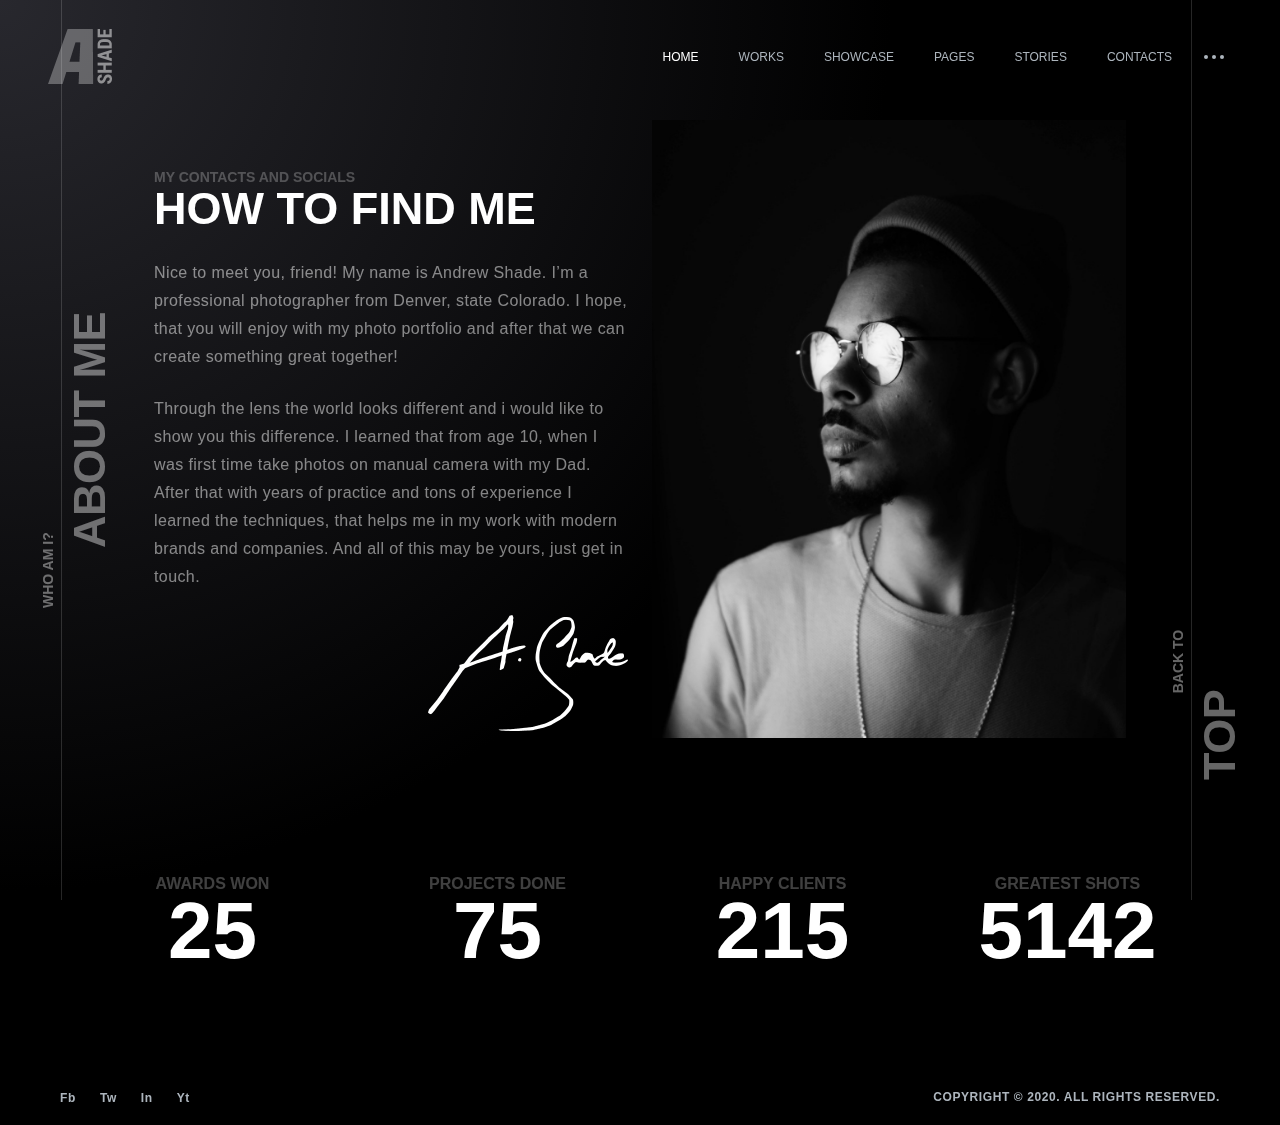
==== aboutUs.html @ 4e0fe10f "about page" ====
<!DOCTYPE html>
<html lang="en">
<head>
    <meta charset="UTF-8">
    <!-- *Static Required meta tags (should be same on every page)* -->
    <meta http-equiv="content-type" content="text/html; charset=utf-8" />
    <meta name="viewport" content="width=device-width, initial-scale=1, maximum-scale=1, user-scalable=0, shrink-to-fit=no" />
    <meta name="theme-color" content="#1A73E9" />
    <meta http-equiv='X-UA-Compatible' content='IE=edge' />
    <meta name="web-author" content="web-author-name" />
    <meta name="googlebot" content="all">
    <meta name="revisit-after" content="3 days">
    <meta name="copyright" content="Site Name">
    <meta name="language" content="English">
    <meta name="reply-to" content="info@imgglobalinfotech.com">
    <meta name="distribution" cont       ent="Global" />
    <meta name="rating" content="General" />
    <!-- *Twitter Meta* -->
    <meta name="twitter:site" content="@miradontsoa">
    <meta name="twitter:creator" content="@miradontsoa">
    <meta name="twitter:card" content="summary">
    <!-- *Facebook Meta* -->
    <meta property="fb:app_id" content="0" />
    <meta property="og:type" content="website">
    <meta property="og:image:type" content="image/jpg">
    <meta property="og:image:width" content="1200">
    <meta property="og:image:height" content="630">
    <!-- *Dynamic Meta Tags (Should change for every page)* -->
    <title>Photography About US</title>
        <!-- *Required meta tags* -->
    <meta name="title" content="Title here" />
    <meta name="discrption" content="Discrption here" />
    <meta name="keyword" content="Keyword here" />
    <!-- *Twitter Meta* -->
    <meta name="twitter:title" content="Title here">
    <meta name="twitter:description" content="Discrption here">
    <meta name="twitter:image" content="assets/img/logo.png">
    <!-- *Facebook Meta* -->
    <meta property="og:url" content="">
    <meta property="og:title" content="Title here">
    <meta property="og:description" content="Discrption here">
    <meta property="og:image" content="assets/img/logo/favicon-original.png">
    <meta property="og:image:secure_url" content="assets/img/logo/favicon-original.png">
    <link rel="shortcut icon" type="image/x-icon" href="assets/img/logo/favicon-original.png" />
    <link rel="icon" type="image/x-icon" href="assets/img/logo/favicon-original.png" />
    <meta name="classification" content="Title here" />
    <link rel="canonical" href="" />
    <!-- *jquery -->
    <script src="assets/libs/jquery/jquery.min.js"></script>
    <!-- *Bootstrap Css* -->
    <link rel="stylesheet" href="assets/css/bootstrap.min.css">
    <!-- *Custom Css* -->
    <link rel="stylesheet" href="assets/css/aboutUs.min.css">
</head>

<body >
    <main>
        <div class="mainInner">
            <!-- *** Header Start -->
            <nav class="navbar navheader navbar-expand-lg fixed-top bg-transparent py-4" aria-label="Offcanvas navbar large">
                <div class="container-fluid px-lg-5 px-sm-4 px-3">
                    <a class="navbar-brand" href="javascript:;"><img src="assets/img/logo.png" class="h-100" alt="logo"></a>
                    <button class="navbar-toggler ms-auto me-3 border-0 shadow-none p-0 d-flex flex-column d-lg-none" type="button" data-bs-toggle="offcanvas" data-bs-target="#offcanvasRight" aria-controls="offcanvasRight">
                        <span class="menulist bg-white d-inline-flex rounded-pill"></span>
                        <span class="menulist bg-white d-inline-flex rounded-pill"></span>
                        <span class="menulist bg-white d-inline-flex rounded-pill"></span>
                    </button>
                        <ul class="navbar-nav d-lg-flex d-none justify-content-end flex-grow-1 align-items-center gap-4 pe-3">
                            <li class="nav-item"><a class="nav-link hoverd fw-medium active" aria-current="page" href="javascript:;">Home</a></li>
                            <li class="nav-item position-relative">
                                <a class="nav-link hoverd fw-medium" href="javascript:;">Works</a>
                                <ul class="list-unstyled pt-2 sublink position-absolute">
                                    <li><a class="nav-link hoverd fw-medium innerlink text-nowrap p-2" href="javascript:;">work example</a></li>
                                    <li><a class="nav-link hoverd fw-medium innerlink text-nowrap p-2" href="javascript:;">work example</a></li>
                                    <li><a class="nav-link hoverd fw-medium innerlink text-nowrap p-2" href="javascript:;">work example</a></li>
                                    <li><a class="nav-link hoverd fw-medium innerlink text-nowrap p-2" href="javascript:;">work example</a></li>
                                    <li><a class="nav-link hoverd fw-medium innerlink text-nowrap p-2" href="javascript:;">work example</a></li>
                                </ul>
                            </li>
                            <li class="nav-item position-relative">
                                <a class="nav-link hoverd fw-medium" href="javascript:;">Showcase</a>
                                <ul class="list-unstyled pt-2 sublink position-absolute">
                                    <li><a class="nav-link hoverd fw-medium innerlink text-nowrap p-2" href="javascript:;">work example</a></li>
                                    <li><a class="nav-link hoverd fw-medium innerlink text-nowrap p-2" href="javascript:;">work example</a></li>
                                    <li><a class="nav-link hoverd fw-medium innerlink text-nowrap p-2" href="javascript:;">work example</a></li>
                                    <li><a class="nav-link hoverd fw-medium innerlink text-nowrap p-2" href="javascript:;">work example</a></li>
                                    <li><a class="nav-link hoverd fw-medium innerlink text-nowrap p-2" href="javascript:;">work example</a></li>
                                </ul>
                            </li>
                            <li class="nav-item"><a class="nav-link hoverd fw-medium" href="javascript:;">Pages</a></li>
                            <li class="nav-item"><a class="nav-link hoverd fw-medium" href="javascript:;">Stories</a></li>
                            <li class="nav-item"><a class="nav-link hoverd fw-medium" href="javascript:;">Contacts</a></li>
                        </ul>
                        <ul class="navbar-nav">
                            <li class="nav-item">
                                <a class="nav-link hoverd fw-medium menubtn" href="javascript:;" data-bs-toggle="offcanvas" data-bs-target="#offcanvasAbout" aria-controls="offcanvasAbout">
                                    <div class="dots d-flex align-items-center gap-1">
                                        <span class="inner_dot d-inline-flex rounded-circle"></span>
                                        <span class="inner_dot d-inline-flex rounded-circle"></span>
                                        <span class="inner_dot d-inline-flex rounded-circle"></span>
                                    </div>
                                </a>
                            </li>
                        </ul>
                    </div>
            </nav>
            <!-- *** Header End -->
            <!-- ! Ashade Link Start -->
            <div class="innerPages d-md-block d-none">
                <div class="ashadeLink leftSide">
                    <div class="mainlinks mx-auto d-flex flex-column text-center">
                        <span class="d-inline-flex fw-bold subcontentHeading">Who am i?</span>
                        <span class="d-inline-flex fw-bold justify-content-end mainlinkHeading">about me</span>
                    </div>
                </div>
                <div class="ashadeLink rightSide d-lg-flex d-none">
                    <div class="mainlinks me-auto d-flex flex-column text-center position-relative">
                        <span class="d-inline-flex fw-bold justify-content-end subcontentHeading">back to</span>
                        <span class="d-inline-flex fw-bold mainlinkHeading">top</span>
                        <a href="#" class="stretched-link"></a>
                    </div>
                </div>
            </div>
            <!-- ! Ashade Link End -->
            <!-- *** Hero Section Start -->
            <div class="container-fluid aboutHerosection overflow-hidden position-relative innerPageTopSection px-0">
                <div class="mobileViewHeading  d-md-none d-block">
                    <div class="mainlinks mx-auto d-flex flex-column text-center">
                        <span class="d-inlineflex fw-bold  subcontentHeading">Who am i?</span>
                        <span class="d-inlineflex fw-bold  justify-content-end mainlinkHeading">about me</span>
                    </div>
                </div>
                <div class="container innerfluid">
                    <div class="row px-md-5 px-2">
                        <div class="col-lg-6">
                            <div class="containetSide ms-md-4">
                                <div class="heading text-uppercase contact w-100 fw-bold text-white mt-5 mb-3"><span class="fw-semibold text-white text-opacity-25 d-flex">My contacts and socials</span>How to find me</div>
                                <div class="conatent text-white-50 fw-normal my-md-4 my-3">Nice to meet you, friend! My name is Andrew Shade. I’m a professional photographer from Denver, state Colorado. I hope, that you will enjoy with my photo portfolio and after that we can create something great together!</div>
                                <div class="conatent text-white-50 fw-normal mb-md-4 mb-3">Through the lens the world looks different and i would like to show you this difference. I learned that from age 10, when I was first time take photos on manual camera with my Dad. After that with years of practice and tons of experience I learned the techniques, that helps me in my work with modern brands and companies. And all of this may be yours, just get in touch.</div>
                                <div class="signature text-end"><div class="signatureImg d-inline-flex"><img src="assets/img/signature.png" class="h-100" alt="signature"></div></div>
                            </div>
                        </div>
                        <div class="col-6 d-lg-block d-none">
                            <div class="aboutUserImg h-100 me-4"><img src="assets/img/about-me.jpg" class="w-100 h-100" alt=""></div>
                        </div>
                    </div>
                </div>
            </div>
            <!-- *** Hero Section End -->
            

            <!-- ** Counter Section Start -->
            <div class="container-fluid counterSection counter-show mb-5 pb-5 statistics-section" id="counter">
                <div class="container">
                    <div class="row gy-4 gy-md-0">
                        <div class="col-md-3 col-6">
                            <div class="counterCard card bg-transparent border-0">
                                <div class="card-body text-center">
                                    <div class="counterName text-white text-opacity-25 fw-semibold">AWARDS WON</div>
                                    <div class="counts counter text-white fw-bolder">25</div>
                                </div>
                            </div>
                        </div>
                        <div class="col-md-3 col-6">
                            <div class="counterCard card bg-transparent border-0">
                                <div class="card-body text-center">
                                    <div class="counterName text-white text-opacity-25 fw-semibold">PROJECTS DONE</div>
                                    <div class="counts counter text-white fw-bolder">75</div>
                                </div>
                            </div>
                        </div>
                        <div class="col-md-3 col-6">
                            <div class="counterCard card bg-transparent border-0">
                                <div class="card-body text-center">
                                    <div class="counterName text-white text-opacity-25 fw-semibold">HAPPY CLIENTS</div>
                                    <div class="counts counter text-white fw-bolder">215</div>
                                </div>
                            </div>
                        </div>
                        <div class="col-md-3 col-6">
                            <div class="counterCard card bg-transparent border-0">
                                <div class="card-body text-center">
                                    <div class="counterName text-white text-opacity-25 fw-semibold">GREATEST SHOTS</div>
                                    <div class="counts counter text-white fw-bolder">5142</div>
                                </div>
                            </div>
                        </div>
                    </div>
                </div>
            </div>
            <!-- ** Counter Section End -->

            <!-- ** Copy Right Footer Start -->
            <div class="container-fluid fixedbottom copyrightfooter py-3">
                <div class="container-fluid px-lg-5 px-sm-4 px-3">
                    <div class="row align-items-center">
                        <div class="col">
                            <ul class="list-unstyled socialgroup d-flex gap-4 align-items-center  m-sm-0 mb-2 justify-content-sm-start justify-content-center">
                                <li><a href="javascript:;" class="sociallink fw-bold text-decoration-none">Fb</a></li>
                                <li><a href="javascript:;" class="sociallink fw-bold text-decoration-none">Tw</a></li>
                                <li><a href="javascript:;" class="sociallink fw-bold text-decoration-none">In</a></li>
                                <li><a href="javascript:;" class="sociallink fw-bold text-decoration-none">Yt</a></li>
                            </ul>
                        </div>
                        <div class="col-sm-auto col-12">
                            <div class="copyright fw-bold text-center">COPYRIGHT © 2020. ALL RIGHTS RESERVED.</div>
                        </div>
                    </div>
                </div>
            </div>
            <!-- ** Copy Right Footer End -->
        </div>
    </main>

    <div class="offcanvas offbody navheader offcanvas-end text-bg-dark" tabindex="-1" id="offcanvasRight" aria-labelledby="offcanvasRightLabel">
        <div class="offcanvas-header">
            <h5 class="offcanvas-title" id="offcanvasRightLabel"><img src="assets/img/logo.png" class="h-100" alt="logo"></h5>
            <button type="button" class="closeBtn border-0 shadow-none bg-transparent p-1" data-bs-dismiss="offcanvas" aria-label="Close"><img src="assets/img/close.svg" class="w-100" alt=""></button>
        </div>
        <div class="offcanvas-body navbar-nav">
            <div class="nav-item">
                <div class="accordion accordion-flush d-flex flex-column gap-3" id="accordionFlushExample">
                    <div class="accordion-item border-0 bg-transparent">
                        <div class="accordion-header bg-transparent">
                            <a href="javascript:;" class="accordion-button collapsed bg-transparent nav-link hoverd fw-bold p-0 shadow-none border-0  d-inline-block" type="button" data-bs-toggle="collapse" data-bs-target="#flush-collapseOne" aria-expanded="false" aria-controls="flush-collapseOne">
                                Home
                            </a>
                        </div>
                    </div>
                    <div class="accordion-item border-0 bg-transparent">
                        <div class="accordion-header bg-transparent">
                            <a href="javascript:;" class="accordion-button collapsed bg-transparent nav-link hoverd fw-bold p-0 shadow-none border-0  d-inline-block" type="button" data-bs-toggle="collapse" data-bs-target="#flush-collapseTwo" aria-expanded="false" aria-controls="flush-collapseTwo">
                            Works
                            </a>
                        </div>
                        <div id="flush-collapseTwo" class="accordion-collapse collapse" data-bs-parent="#accordionFlushExample">
                            <div class="accordion-body">
                                <ul class="list-unstyled sublink m-0 ps-3 ">
                                    <li><a class="nav-link hoverd fw-semibold innerlink text-nowrap p-2" href="javascript:;">work example</a></li>
                                    <li><a class="nav-link hoverd fw-semibold innerlink text-nowrap p-2" href="javascript:;">work example</a></li>
                                    <li><a class="nav-link hoverd fw-semibold innerlink text-nowrap p-2" href="javascript:;">work example</a></li>
                                    <li><a class="nav-link hoverd fw-semibold innerlink text-nowrap p-2" href="javascript:;">work example</a></li>
                                    <li><a class="nav-link hoverd fw-semibold innerlink text-nowrap p-2" href="javascript:;">work example</a></li>
                                </ul>
                            </div>
                        </div>
                    </div>
                    <div class="accordion-item border-0 bg-transparent">
                        <div class="accordion-header bg-transparent">
                            <a href="javascript:;" class="accordion-button collapsed bg-transparent nav-link hoverd fw-bold p-0 shadow-none border-0  d-inline-block" type="button" data-bs-toggle="collapse" data-bs-target="#flush-collapseThree" aria-expanded="false" aria-controls="flush-collapseThree">
                                Showcase
                            </a>
                        </div>
                        <div id="flush-collapseThree" class="accordion-collapse collapse" data-bs-parent="#accordionFlushExample">
                            <div class="accordion-body ">
                                <ul class="list-unstyled sublink m-0 ps-3">
                                    <li><a class="nav-link hoverd fw-semibold innerlink text-nowrap p-2" href="javascript:;">work example</a></li>
                                    <li><a class="nav-link hoverd fw-semibold innerlink text-nowrap p-2" href="javascript:;">work example</a></li>
                                    <li><a class="nav-link hoverd fw-semibold innerlink text-nowrap p-2" href="javascript:;">work example</a></li>
                                    <li><a class="nav-link hoverd fw-semibold innerlink text-nowrap p-2" href="javascript:;">work example</a></li>
                                    <li><a class="nav-link hoverd fw-semibold innerlink text-nowrap p-2" href="javascript:;">work example</a></li>
                                </ul>
                            </div>
                        </div>
                    </div>
                    <div class="accordion-item border-0 bg-transparent">
                        <div class="accordion-header bg-transparent">
                            <a href="javascript:;" class="accordion-button collapsed bg-transparent nav-link hoverd fw-bold p-0 shadow-none border-0  d-inline-block" type="button" data-bs-toggle="collapse" data-bs-target="#flush-collapseFour" aria-expanded="false" aria-controls="flush-collapseFour">
                                Pages
                            </a>
                        </div>
                    </div>
                    <div class="accordion-item border-0 bg-transparent">
                        <div class="accordion-header bg-transparent">
                            <a href="javascript:;" class="accordion-button collapsed bg-transparent nav-link hoverd fw-bold p-0 shadow-none border-0  d-inline-block" type="button" data-bs-toggle="collapse" data-bs-target="#flush-collapseFive" aria-expanded="false" aria-controls="flush-collapseFive">
                                stories
                            </a>
                        </div>
                    </div>
                    <div class="accordion-item border-0 bg-transparent">
                        <div class="accordion-header bg-transparent">
                            <a href="javascript:;" class="accordion-button collapsed bg-transparent nav-link hoverd fw-bold p-0 shadow-none border-0  d-inline-block" type="button" data-bs-toggle="collapse" data-bs-target="#flush-collapseSix" aria-expanded="false" aria-controls="flush-collapseSix">
                                contacts
                            </a>
                        </div>
                    </div>
                </div>
            </div>
            <div class="">
            </div>
        </div>
    </div>



    <div class="offcanvas aboutoffcanvas offcanvas-end d-flex flex-row bg-transparent border-0" tabindex="-1" id="offcanvasAbout" aria-labelledby="offcanvasAboutLabel">
        <div class="offcanvas-header bg-transparent px-0 align-items-start">
            <div class="innerclosed position-relative">
                <button type="button" class="btn closeBtn text-nowrap fw-semibold position-absolute text-white text-opacity-25 p-0 shadow-none border-0 text-uppercase d-flex align-items-center gap-2" data-bs-dismiss="offcanvas" aria-label="Close"><span class="d-inline-flex align-items-center justify-content-center"><img src="assets/img/close.svg" class="w-100 " alt="close"></span> close sidebar</button>
            </div>
        </div>
        <div class="offcanvas-body p-sm-5 p-4 text-bg-dark">
            <div class="row gap-4">
                <div class="col-12 position-relative">
                    <div class="userimg overflow-hidden rounded-circle"><img src="assets/img/owner-avatar.jpg" class="w-100" alt="avatar"></div>
                    <div class="userName text-uppercase text-end w-100 fw-bold text-white position-absolute end-0 top-50"><span class="fw-semibold text-white text-opacity-25 d-flex justify-content-end">Photographer</span>Andrew Shade</div>
                </div>
                <div class="col-12">
                    <div class="usercontent text-white-50">Nice to meet you, friend! My name is Andrew Shade. I am from Denver. Photography is my passion. Through the lens the world looks different and I would like to show you this difference.</div>
                </div>
                <div class="col-12 text-end">
                    <a href="javascript:;" class="text-decoration-none d-inline-flex align-items-center gap-1 morebtn text-white "><span class="learn">LEARN MORE</span> <span class="d-inline-flex justify-content-center align-items-center arrow"><img src="assets/img/rightarrow.svg" alt="arrow" class="w-100"></span></a>
                </div>
                <div class="col-12">
                    <div class="userName text-uppercase contact w-100 fw-bold text-white mt-5 mb-3"><span class="fw-semibold text-white text-opacity-25 d-flex">My contacts and socials</span>How to find me</div>
                    <div class="contactDetails row gap-3 mb-3">
                        <div class="col-12">
                            <div class="card bg-transparent border-0">
                                <div class="row align-items-center">
                                    <div class="col-auto"><div class="contactIcon rounded-circle d-flex align-items-center justify-content-center"><img src="assets/img/Location.svg" class="w-100" alt=""></div></div>
                                    <div class="col"><a href="javascriptL:;" class="text-decoration-none contactus text-white text-opacity-25">1250 Welton St, Denver, CO 80204</a></div>
                                </div>
                            </div>
                        </div>
                        <div class="col-12">
                            <div class="card bg-transparent border-0">
                                <div class="row align-items-center">
                                    <div class="col-auto"><div class="contactIcon rounded-circle d-flex align-items-center justify-content-center"><img src="assets/img/Call.svg" class="w-100" alt=""></div></div>
                                    <div class="col"><a href="javascriptL:;" class="text-decoration-none contactus text-white text-opacity-25">+1 (123) 456 - 78 - 90</a></div>
                                </div>
                            </div>
                        </div>
                        <div class="col-12">
                            <div class="card bg-transparent border-0">
                                <div class="row align-items-center">
                                    <div class="col-auto"><div class="contactIcon rounded-circle d-flex align-items-center justify-content-center"><img src="assets/img/mail.svg" class="w-100" alt=""></div></div>
                                    <div class="col"><a href="javascriptL:;" class="text-decoration-none contactus text-white text-opacity-25">photographer@example.com</a></div>
                                </div>
                            </div>
                        </div>
                        <div class="col-12">
                            <div class="card bg-transparent border-0">
                                <div class="row align-items-center">
                                    <div class="col-auto"><div class="contactIcon rounded-circle d-flex align-items-center justify-content-center"><img src="assets/img/SocialMedia.svg" class="w-100" alt=""></div></div>
                                    <div class="col copyrightfooter">
                                        <ul class="list-unstyled socialgroup d-flex gap-4 align-items-center m-0">
                                            <li><a href="javascript:;" class="sociallink aboutSocialLink text-white text-opacity-25 fw-medium text-decoration-none">Fb</a></li>
                                            <li><a href="javascript:;" class="sociallink aboutSocialLink text-white text-opacity-25 fw-medium text-decoration-none">Tw</a></li>
                                            <li><a href="javascript:;" class="sociallink aboutSocialLink text-white text-opacity-25 fw-medium text-decoration-none">In</a></li>
                                            <li><a href="javascript:;" class="sociallink aboutSocialLink text-white text-opacity-25 fw-medium text-decoration-none">Yt</a></li>
                                        </ul>
                                    </div>
                                </div>
                            </div>
                        </div>
                    </div>
                </div>
                <div class="col-12 text-end">
                    <a href="javascript:;" class="text-decoration-none d-inline-flex align-items-center gap-1 morebtn text-white "><span class="learn">GET IN TUCH</span> <span class="d-inline-flex justify-content-center align-items-center arrow"><img src="assets/img/rightarrow.svg" alt="arrow" class="w-100"></span></a>
                </div>
            </div>
        </div>
    </div>
    <!-- *Bootstrap Js* -->
    <script src="assets/libs/bootstrap/js/bootstrap.bundle.min.js"></script>
    <!-- *Counters Js* -->
    <script src="assets/js/counter.js"></script>
</body>
</html>
---- assets/css/aboutUs.min.css ----
@font-face{font-family:"Montserrat";src:url("Montserrat-ExtraLightItalic.woff2") format("woff2"),url("Montserrat-ExtraLightItalic.woff") format("woff");font-weight:200;font-style:italic;font-display:swap}@font-face{font-family:"Montserrat";src:url("Montserrat-SemiBold.woff2") format("woff2"),url("Montserrat-SemiBold.woff") format("woff");font-weight:600;font-style:normal;font-display:swap}@font-face{font-family:"Montserrat";src:url("Montserrat-Light.woff2") format("woff2"),url("Montserrat-Light.woff") format("woff");font-weight:300;font-style:normal;font-display:swap}@font-face{font-family:"Montserrat";src:url("Montserrat-Medium.woff2") format("woff2"),url("Montserrat-Medium.woff") format("woff");font-weight:500;font-style:normal;font-display:swap}@font-face{font-family:"Montserrat";src:url("Montserrat-Italic.woff2") format("woff2"),url("Montserrat-Italic.woff") format("woff");font-weight:normal;font-style:italic;font-display:swap}@font-face{font-family:"Montserrat";src:url("Montserrat-MediumItalic.woff2") format("woff2"),url("Montserrat-MediumItalic.woff") format("woff");font-weight:500;font-style:italic;font-display:swap}@font-face{font-family:"Montserrat";src:url("Montserrat-LightItalic.woff2") format("woff2"),url("Montserrat-LightItalic.woff") format("woff");font-weight:300;font-style:italic;font-display:swap}@font-face{font-family:"Montserrat";src:url("Montserrat-Regular.woff2") format("woff2"),url("Montserrat-Regular.woff") format("woff");font-weight:normal;font-style:normal;font-display:swap}@font-face{font-family:"Montserrat";src:url("Montserrat-BoldItalic.woff2") format("woff2"),url("Montserrat-BoldItalic.woff") format("woff");font-weight:bold;font-style:italic;font-display:swap}@font-face{font-family:"Montserrat";src:url("Montserrat-SemiBoldItalic.woff2") format("woff2"),url("Montserrat-SemiBoldItalic.woff") format("woff");font-weight:600;font-style:italic;font-display:swap}@font-face{font-family:"Montserrat";src:url("Montserrat-ExtraBold.woff2") format("woff2"),url("Montserrat-ExtraBold.woff") format("woff");font-weight:bold;font-style:normal;font-display:swap}@font-face{font-family:"Montserrat";src:url("Montserrat-Bold.woff2") format("woff2"),url("Montserrat-Bold.woff") format("woff");font-weight:bold;font-style:normal;font-display:swap}@font-face{font-family:"Montserrat";src:url("Montserrat-Black.woff2") format("woff2"),url("Montserrat-Black.woff") format("woff");font-weight:900;font-style:normal;font-display:swap}@font-face{font-family:"Montserrat";src:url("Montserrat-BlackItalic.woff2") format("woff2"),url("Montserrat-BlackItalic.woff") format("woff");font-weight:900;font-style:italic;font-display:swap}@font-face{font-family:"Montserrat";src:url("Montserrat-ThinItalic.woff2") format("woff2"),url("Montserrat-ThinItalic.woff") format("woff");font-weight:100;font-style:italic;font-display:swap}@font-face{font-family:"Montserrat";src:url("Montserrat-Thin.woff2") format("woff2"),url("Montserrat-Thin.woff") format("woff");font-weight:100;font-style:normal;font-display:swap}@font-face{font-family:"Montserrat";src:url("Montserrat-ExtraLight.woff2") format("woff2"),url("Montserrat-ExtraLight.woff") format("woff");font-weight:200;font-style:normal;font-display:swap}@font-face{font-family:"Montserrat";src:url("Montserrat-ExtraBoldItalic.woff2") format("woff2"),url("Montserrat-ExtraBoldItalic.woff") format("woff");font-weight:bold;font-style:italic;font-display:swap}::-webkit-scrollbar-track{background-color:rgba(0,0,0,0)}::-webkit-scrollbar{width:6px;background-color:rgba(0,0,0,0)}::-webkit-scrollbar-thumb{background-color:rgba(255,255,255,.2)}body{font-family:"Montserrat",sans-serif;overflow:hidden auto;-webkit-user-select:none;-moz-user-select:none;user-select:none;background:#000}body.body_hovered{background-color:#000;position:relative}body.body_hovered::before{content:"";height:100%;width:100%;inset:0;margin:auto;position:absolute}body{top:0 !important;left:0 !important;width:100% !important;height:100% !important;overflow-x:hidden !important;overflow-y:auto !important;outline:0 !important;display:block !important;-webkit-user-select:none !important;-moz-user-select:none !important;user-select:none !important}body main{width:100vw !important;max-width:none !important;height:100% !important;margin:0 !important;position:relative !important;overflow:hidden !important;padding:0px !important;background-size:cover;background-position:top center}body main>.mainInner{height:100% !important;border:0 !important;position:relative !important;display:flex !important;flex-direction:column !important;width:100% !important;outline:0 !important;overflow:hidden !important;margin:auto !important;flex-wrap:nowrap}body main>.mainInner>[data-page-name]{overflow:hidden auto}body main>.mainInner .innerPage{min-height:100vh}.navheader .navbar-brand{height:65px}.navheader .navbar-toggler{gap:5px}.navheader .navbar-toggler .menulist{height:2px;width:22px}.navheader .navbar-nav .nav-item .nav-link{color:#adb5bd;font-size:12px;transition:all .3s ease-in-out;text-transform:uppercase}.navheader .navbar-nav .nav-item .nav-link:hover,.navheader .navbar-nav .nav-item .nav-link.active{color:#fff}.navheader .navbar-nav .nav-item .menubtn .dots .inner_dot{height:4px;width:4px;background-color:#adb5bd;transition:all .3s ease-in-out}.navheader .navbar-nav .nav-item .menubtn:hover .inner_dot{background-color:#fff}.navheader .navbar-nav .nav-item:hover .sublink{opacity:1;visibility:visible}.navheader .navbar-nav .nav-item .sublink{opacity:0;visibility:hidden;transition:all .2s ease-in-out}.navheader.offbody .offcanvas-header .offcanvas-title{height:50px}.navheader.offbody .offcanvas-header .offcanvas-title img{-o-object-fit:contain;object-fit:contain}.navheader.offbody .offcanvas-header .closeBtn{width:30px}.navheader.offbody .navbar-nav .nav-item .nav-link{font-size:20px}.navheader.offbody .navbar-nav .nav-item .nav-link.innerlink{font-size:14px}.navheader.offbody .navbar-nav .nav-item .sublink{opacity:1;visibility:visible;position:relative}.navheader.offbody .navbar-nav .nav-item .sublink::before{content:"";height:100%;left:0;width:1px;position:absolute;background-color:rgba(255,255,255,.15)}.innerPageTopSection{padding-top:120px;padding-bottom:120px}@media(max-width: 991.98px){.innerPageTopSection{padding-top:110px;padding-bottom:100px}}@media(max-width: 767.98px){.innerPageTopSection{padding-bottom:60px}}@media(max-width: 575.98px){.innerPageTopSection{padding-bottom:50px}}.ashadeLink{position:fixed;width:100vh;min-width:600px;display:flex;justify-content:flex-start;transform-origin:0% 0%;transform:rotate(-90deg) translate(0, 0);z-index:15;cursor:pointer;padding-left:140px;top:100%}.ashadeLink.leftSide{left:calc(33.33% - 21px);text-align:center;padding:0}.ashadeLink.rightSide{left:calc(66.66% + 21px);text-align:left}.ashadeLink.rightSide .mainlinks .subcontentHeading{transform:translateX(40px)}.ashadeLink.rightSide .mainlinks .mainlinkHeading{transform:translateX(-20px)}.ashadeLink.rightSide .mainlinks:hover .subcontentHeading{transform:translateX(30px)}.ashadeLink.rightSide .mainlinks:hover .mainlinkHeading{transform:translateX(-10px)}.ashadeLink .mainlinks span{color:rgba(255,255,255,.4);line-height:normal;text-transform:uppercase;transition:all .5s}.ashadeLink .mainlinks .subcontentHeading{font-size:14px;transform:translateX(-40px);margin-bottom:8px}.ashadeLink .mainlinks .mainlinkHeading{font-size:40px;transform:translateX(20px);letter-spacing:-0.5px}.ashadeLink .mainlinks:hover span{color:#fff}.ashadeLink .mainlinks:hover .subcontentHeading{transform:translateX(-30px)}.ashadeLink .mainlinks:hover .mainlinkHeading{transform:translateX(10px)}.ashadeLink::before{content:"";width:100%;height:1px;background:rgba(255,255,255,.15);position:absolute;left:0;top:21px}.innerPages .ashadeLink.leftSide{left:40px}.innerPages .ashadeLink.rightSide{left:calc(100% - 110px)}@media(min-width: 1200px){.innerPages .ashadeLink .mainlinks .mainlinkHeading{font-size:45px}}@media(max-width: 1199.98px){.innerPages .ashadeLink.leftSide{left:30px}.innerPages .ashadeLink.rightSide{left:calc(100% - 90px)}}@media(max-width: 991.98px){.ashadeLink .mainlinks .subcontentHeading{font-size:12px}.ashadeLink .mainlinks .mainlinkHeading{font-size:30px}}.videoHerosection .videosecton{top:50%;left:50%;transform:translate(-50%, -50%)}.videoHerosection::before{content:"";width:100%;height:100%;inset:0;margin:auto;background-color:rgba(0,0,0,.4);position:absolute;z-index:1}.heading{font-size:50px;line-height:55px}.heading span{font-size:14px;line-height:18px;margin:0 0 -3px 0}.mobileViewHeading{position:relative}.mobileViewHeading::before{content:"";width:100%;height:1px;background:rgba(255,255,255,.15);position:absolute;left:0;top:21px}.mobileViewHeading span{color:rgba(255,255,255,.4);line-height:normal;text-transform:uppercase;transition:all .5s}.mobileViewHeading .subcontentHeading{font-size:12px;margin-bottom:8px}.mobileViewHeading .mainlinkHeading{transform:translateY(5px);font-size:30px;letter-spacing:-0.5px}@media(max-width: 1399.98px){.heading{font-size:45px;line-height:52px}}@media(max-width: 1199.98px){.heading{font-size:40px;line-height:50px}}@media(max-width: 991.98px){.heading{font-size:38px;line-height:48px}.heading span{font-size:12px;line-height:17px}}@media(max-width: 767.98px){.heading{font-size:35px;line-height:48px}}.counterSection .counterCard .card-body .counterName{font-size:16px;line-height:19px;margin:0 0 -2px 0}.counterSection .counterCard .card-body .counts{font-size:100px;line-height:100%;margin-bottom:-14px}@media(max-width: 1399.98px){.counterSection .counterCard .card-body .counts{font-size:80px}}@media(max-width: 1199.98px){.counterSection .counterCard .card-body .counterName{font-size:15px;line-height:18px}.counterSection .counterCard .card-body .counts{font-size:70px}}@media(max-width: 991.98px){.counterSection .counterCard .card-body .counterName{font-size:12px;line-height:17px}.counterSection .counterCard .card-body .counts{font-size:50px}}@media(max-width: 767.98px){.counterSection .counterCard .card-body .counts{font-size:40px}}@media(max-width: 575.98px){.counterSection .counterCard .card-body .counts{font-size:35px}}.copyrightfooter .sociallink,.copyrightfooter .copyright{font-size:12px;letter-spacing:.6px;color:#adb5bd}.copyrightfooter .sociallink{transition:all .3s ease-in-out}.copyrightfooter .sociallink:hover{color:#fff !important}.copyrightfooter .sociallink.aboutSocialLink{font-size:14px}.aboutoffcanvas .offcanvas-header{min-width:25px}.aboutoffcanvas .offcanvas-header .innerclosed{transform:rotate(-90deg);height:150px}.aboutoffcanvas .offcanvas-header .innerclosed .closeBtn{left:50%;top:50%;transform:translateX(-50%);font-size:14px;transition:all ease-in-out .3s}.aboutoffcanvas .offcanvas-header .innerclosed .closeBtn span{width:16px}.aboutoffcanvas .offcanvas-header .innerclosed .closeBtn span img{filter:brightness(0.4);transition:all ease-in-out .3s}.aboutoffcanvas .offcanvas-header .innerclosed .closeBtn:hover{color:#fff !important}.aboutoffcanvas .offcanvas-header .innerclosed .closeBtn:hover span img{filter:brightness(1)}.aboutoffcanvas .offcanvas-body .userimg{width:150px;height:150px}.aboutoffcanvas .offcanvas-body .userimg img{-o-object-fit:cover;object-fit:cover}.aboutoffcanvas .offcanvas-body .userName{line-height:normal;transform:translateY(-50%);font-size:25px}.aboutoffcanvas .offcanvas-body .userName span{font-size:12px;line-height:15px;transition:all ease-in-out .3s}.aboutoffcanvas .offcanvas-body .userName:hover span{color:#fff !important}.aboutoffcanvas .offcanvas-body .userName.contact{transform:unset}.aboutoffcanvas .offcanvas-body .usercontent{font-size:15px;line-height:28px}.aboutoffcanvas .offcanvas-body .morebtn{font-size:12px;line-height:normal}.aboutoffcanvas .offcanvas-body .morebtn .learn{transition:all ease-in-out .3s}.aboutoffcanvas .offcanvas-body .morebtn .arrow{height:18px;width:18px}.aboutoffcanvas .offcanvas-body .morebtn:hover .learn{transform:translateX(-5px)}.aboutoffcanvas .offcanvas-body .contactDetails .card .contactIcon{height:36px;width:36px;border:2px solid rgba(255,255,255,.25);padding:6px}.aboutoffcanvas .offcanvas-body .contactDetails .card .contactIcon img{filter:brightness(0.5)}.aboutoffcanvas .offcanvas-body .contactDetails .card .contactus{font-size:14px;line-height:normal}.aboutoffcanvas .offcanvas-body .contactDetails .card .contactIcon,.aboutoffcanvas .offcanvas-body .contactDetails .card .contactus,.aboutoffcanvas .offcanvas-body .contactDetails .card img{transition:all ease-in-out .3s}.aboutoffcanvas .offcanvas-body .contactDetails .card:hover .contactIcon{border-color:#fff}.aboutoffcanvas .offcanvas-body .contactDetails .card:hover .contactIcon img{filter:brightness(1)}.aboutoffcanvas .offcanvas-body .contactDetails .card:hover .contactus{color:#fff !important}.offcanvas-backdrop.fade.show{opacity:.8}@media(max-width: 575.98px){.aboutoffcanvas{max-width:350px}.aboutoffcanvas .offcanvas-header .innerclosed{height:150px}.aboutoffcanvas .offcanvas-header .innerclosed .closeBtn{font-size:14px}.aboutoffcanvas .offcanvas-header .innerclosed .closeBtn span{width:16px}.aboutoffcanvas .offcanvas-body .userimg{width:100px;height:100px}.aboutoffcanvas .offcanvas-body .userName{font-size:20px}.aboutoffcanvas .offcanvas-body .usercontent{font-size:14px;line-height:25px}.aboutoffcanvas .offcanvas-body .contactDetails .card .contactIcon{height:32px;width:32px;padding:5px}.aboutoffcanvas .offcanvas-body .contactDetails .card .contactus{font-size:14px}}.mainInner{position:relative}.mainInner::before{content:"";height:100vh;width:100vh;position:fixed;left:0;top:0;z-index:-1;background:radial-gradient(ellipse at left top, #28282E 0%, #000000 70%)}.aboutHerosection .innerfluid .conatent{font-size:16px;line-height:28px;letter-spacing:.4px}.aboutHerosection .innerfluid .signature .signatureImg{height:116px}.aboutHerosection .innerfluid .signature .signatureImg img{-o-object-fit:contain;object-fit:contain}.aboutHerosection .innerfluid .aboutUserImg img{-o-object-fit:cover;object-fit:cover}@media(max-width: 1199.98px){.aboutHerosection .innerfluid .conatent{font-size:14px;line-height:26px}.aboutHerosection .innerfluid .signature .signatureImg{height:100px}}@media(max-width: 991.98px){.aboutHerosection .innerfluid .signature .signatureImg{height:80px}}@media(max-width: 767.98px){.aboutHerosection .innerfluid .signature .signatureImg{height:70px}}@media(max-width: 575.98px){.aboutHerosection .innerfluid .signature .signatureImg{height:60px}}/*# sourceMappingURL=aboutUs.min.css.map */
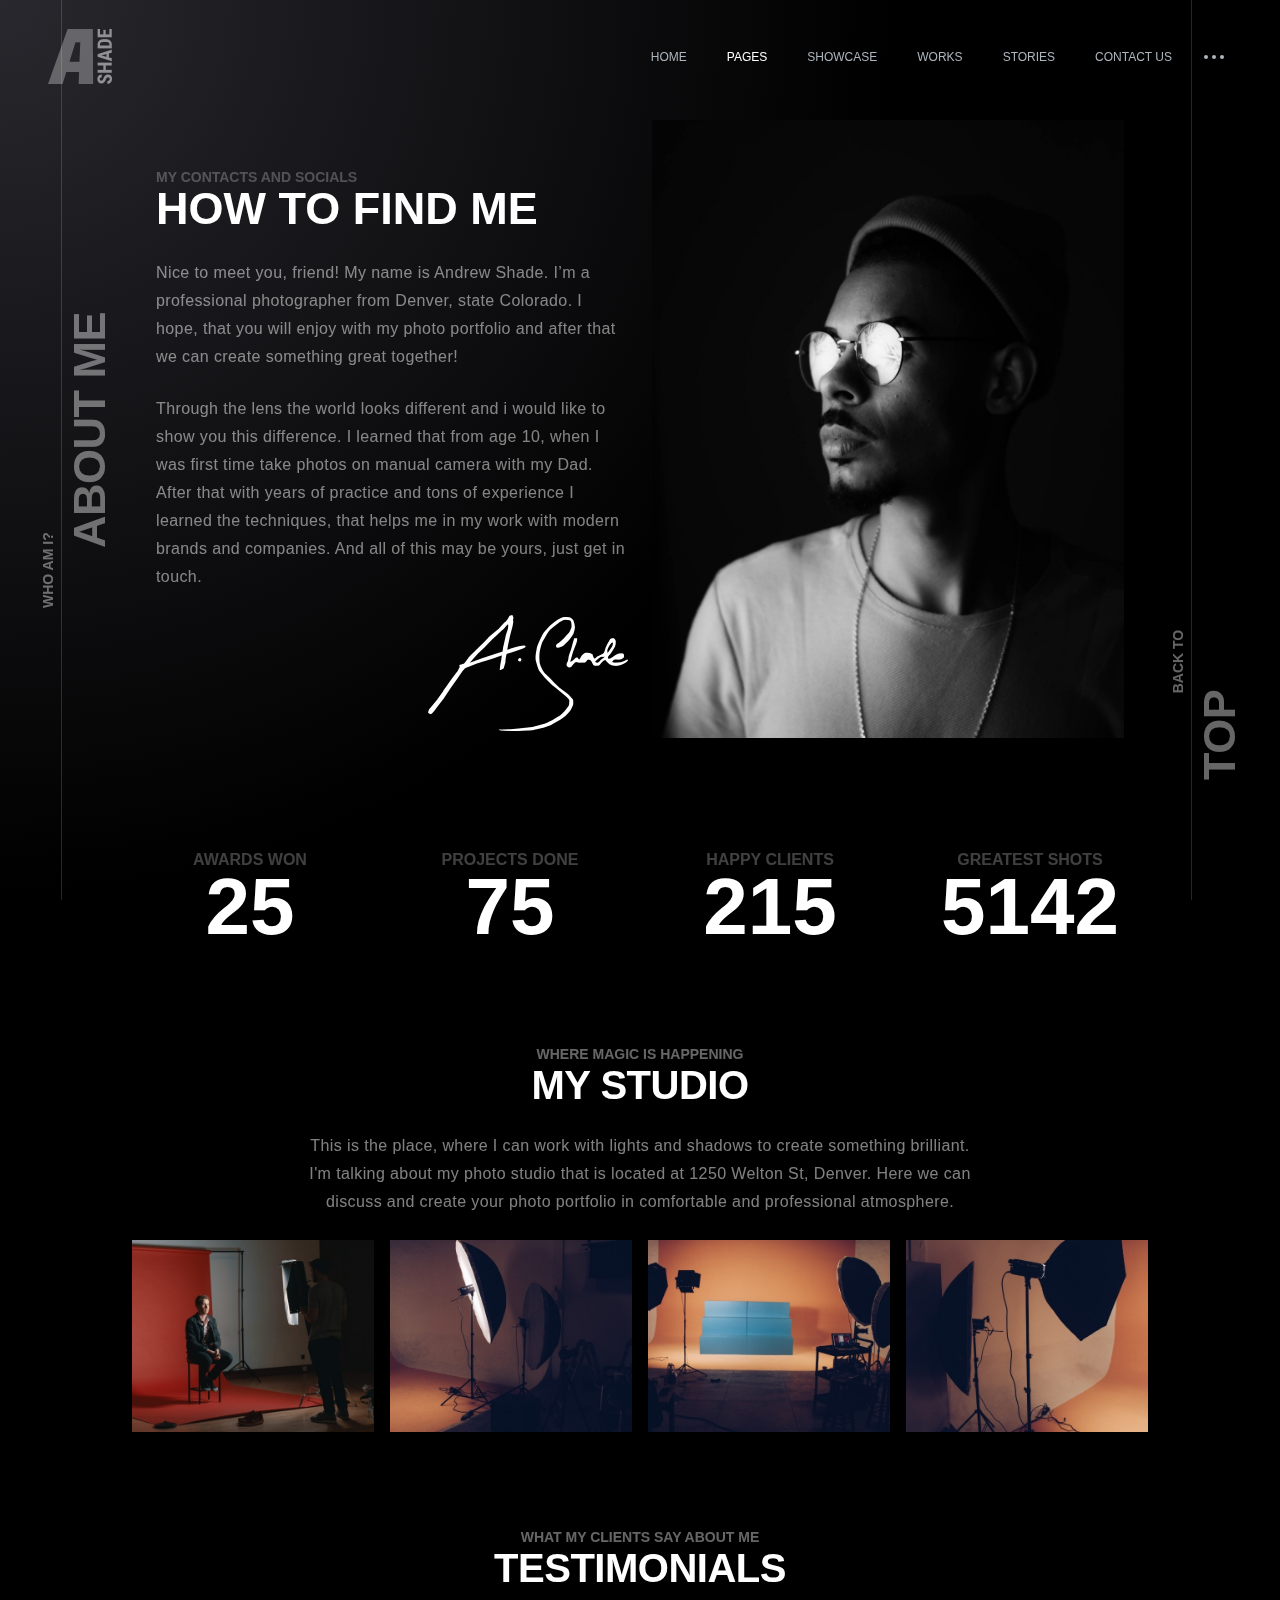
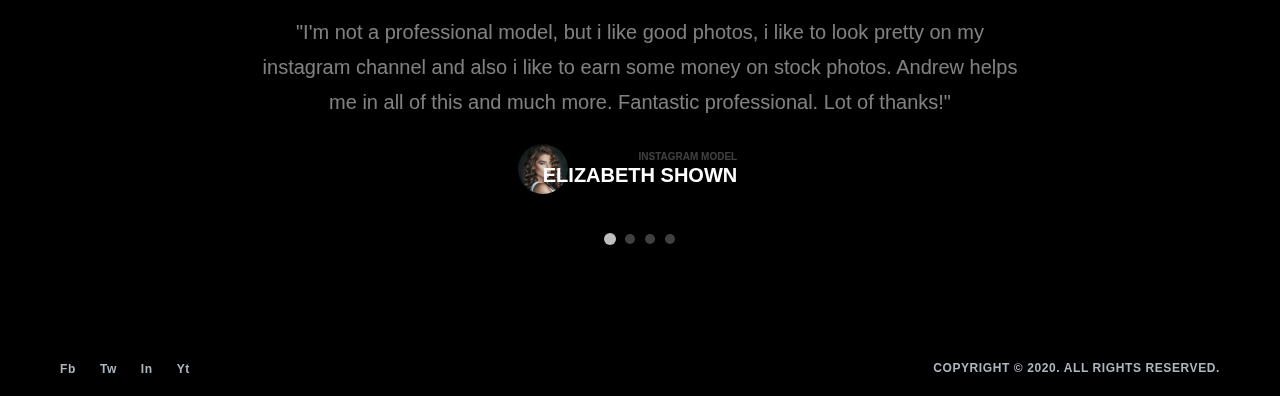
==== commit ef912dff: "ribbon page design complete" ====
--- a/aboutUs.html
+++ b/aboutUs.html
@@ -47,6 +47,10 @@
     <link rel="canonical" href="" />
     <!-- *jquery -->
     <script src="assets/libs/jquery/jquery.min.js"></script>
+    <!-- *glightbox css -->
+    <link rel="stylesheet" href="assets/libs/glightbox/css/glightbox.min.css">
+    <!-- *Owl Css -->
+    <link rel="stylesheet" href="assets/css/owl.carousel.min.css">
     <!-- *Bootstrap Css* -->
     <link rel="stylesheet" href="assets/css/bootstrap.min.css">
     <!-- *Custom Css* -->
@@ -56,23 +60,40 @@
 <body >
     <main>
         <div class="mainInner">
+            <!-- ! Ashade Link Start -->
+            <div class="innerPages d-md-block d-none">
+                <div class="ashadeLink leftSide">
+                    <div class="mainlinks mx-auto d-flex flex-column text-center">
+                        <span class="d-inline-flex fw-bold subcontentHeading">Who am i?</span>
+                        <span class="d-inline-flex fw-bold justify-content-end mainlinkHeading">about me</span>
+                    </div>
+                </div>
+                <div class="ashadeLink rightSide d-lg-flex d-none">
+                    <div class="mainlinks me-auto d-flex flex-column text-center position-relative">
+                        <span class="d-inline-flex fw-bold justify-content-end subcontentHeading">back to</span>
+                        <span class="d-inline-flex fw-bold mainlinkHeading">top</span>
+                        <a href="#" class="stretched-link"></a>
+                    </div>
+                </div>
+            </div>
+            <!-- ! Ashade Link End -->
             <!-- *** Header Start -->
             <nav class="navbar navheader navbar-expand-lg fixed-top bg-transparent py-4" aria-label="Offcanvas navbar large">
                 <div class="container-fluid px-lg-5 px-sm-4 px-3">
-                    <a class="navbar-brand" href="javascript:;"><img src="assets/img/logo.png" class="h-100" alt="logo"></a>
+                    <a class="navbar-brand" href="index.html"><img src="assets/img/logo.png" class="h-100" alt="logo"></a>
                     <button class="navbar-toggler ms-auto me-3 border-0 shadow-none p-0 d-flex flex-column d-lg-none" type="button" data-bs-toggle="offcanvas" data-bs-target="#offcanvasRight" aria-controls="offcanvasRight">
                         <span class="menulist bg-white d-inline-flex rounded-pill"></span>
                         <span class="menulist bg-white d-inline-flex rounded-pill"></span>
                         <span class="menulist bg-white d-inline-flex rounded-pill"></span>
                     </button>
                         <ul class="navbar-nav d-lg-flex d-none justify-content-end flex-grow-1 align-items-center gap-4 pe-3">
-                            <li class="nav-item"><a class="nav-link hoverd fw-medium active" aria-current="page" href="javascript:;">Home</a></li>
+                            <li class="nav-item"><a class="nav-link hoverd fw-medium" href="index.html">Home</a></li>
                             <li class="nav-item position-relative">
-                                <a class="nav-link hoverd fw-medium" href="javascript:;">Works</a>
+                                <a class="nav-link hoverd fw-medium active" aria-current="page" href="javascript:;">pages</a>
                                 <ul class="list-unstyled pt-2 sublink position-absolute">
-                                    <li><a class="nav-link hoverd fw-medium innerlink text-nowrap p-2" href="javascript:;">work example</a></li>
-                                    <li><a class="nav-link hoverd fw-medium innerlink text-nowrap p-2" href="javascript:;">work example</a></li>
-                                    <li><a class="nav-link hoverd fw-medium innerlink text-nowrap p-2" href="javascript:;">work example</a></li>
+                                    <li><a class="nav-link hoverd fw-medium innerlink text-nowrap p-2 active" href="aboutUs.html">About Us</a></li>
+                                    <li><a class="nav-link hoverd fw-medium innerlink text-nowrap p-2" href="service.html">services</a></li>
+                                    <li><a class="nav-link hoverd fw-medium innerlink text-nowrap p-2" href="ribbon.html">Ribbon</a></li>
                                     <li><a class="nav-link hoverd fw-medium innerlink text-nowrap p-2" href="javascript:;">work example</a></li>
                                     <li><a class="nav-link hoverd fw-medium innerlink text-nowrap p-2" href="javascript:;">work example</a></li>
                                 </ul>
@@ -87,9 +108,9 @@
                                     <li><a class="nav-link hoverd fw-medium innerlink text-nowrap p-2" href="javascript:;">work example</a></li>
                                 </ul>
                             </li>
-                            <li class="nav-item"><a class="nav-link hoverd fw-medium" href="javascript:;">Pages</a></li>
+                            <li class="nav-item"><a class="nav-link hoverd fw-medium" href="javascript:;">Works</a></li>
                             <li class="nav-item"><a class="nav-link hoverd fw-medium" href="javascript:;">Stories</a></li>
-                            <li class="nav-item"><a class="nav-link hoverd fw-medium" href="javascript:;">Contacts</a></li>
+                            <li class="nav-item"><a class="nav-link hoverd fw-medium" href="contactus.html">contact us</a></li>
                         </ul>
                         <ul class="navbar-nav">
                             <li class="nav-item">
@@ -105,90 +126,196 @@
                     </div>
             </nav>
             <!-- *** Header End -->
-            <!-- ! Ashade Link Start -->
-            <div class="innerPages d-md-block d-none">
-                <div class="ashadeLink leftSide">
-                    <div class="mainlinks mx-auto d-flex flex-column text-center">
-                        <span class="d-inline-flex fw-bold subcontentHeading">Who am i?</span>
-                        <span class="d-inline-flex fw-bold justify-content-end mainlinkHeading">about me</span>
-                    </div>
-                </div>
-                <div class="ashadeLink rightSide d-lg-flex d-none">
-                    <div class="mainlinks me-auto d-flex flex-column text-center position-relative">
-                        <span class="d-inline-flex fw-bold justify-content-end subcontentHeading">back to</span>
-                        <span class="d-inline-flex fw-bold mainlinkHeading">top</span>
-                        <a href="#" class="stretched-link"></a>
-                    </div>
-                </div>
+            <div class="maincontant_InnerPage">
+                <!-- *** Hero Section Start -->
+                <div class="container-fluid pb-5 mb-5 aboutHerosection overflow-hidden position-relative innerPageTopSection">
+                    <div class="mobileViewHeading  d-md-none d-block">
+                        <div class="mainlinks mx-auto d-flex flex-column text-center">
+                            <span class="d-inlineflex fw-bold  subcontentHeading">Who am i?</span>
+                            <span class="d-inlineflex fw-bold  justify-content-end mainlinkHeading">about me</span>
+                        </div>
+                    </div>
+                    <div class="innerfluid">
+                        <div class="row pxmd-5 px2">
+                            <div class="col-lg-6">
+                                <div class="containetSide ms-md-4">
+                                    <div class="heading text-uppercase contact w-100 fw-bold text-white mt-5 mb-3"><span class="fw-semibold text-white text-opacity-25 d-flex">My contacts and socials</span>How to find me</div>
+                                    <div class="conatent text-white-50 fw-normal my-md-4 my-3">Nice to meet you, friend! My name is Andrew Shade. I’m a professional photographer from Denver, state Colorado. I hope, that you will enjoy with my photo portfolio and after that we can create something great together!</div>
+                                    <div class="conatent text-white-50 fw-normal mb-md-4 mb-3">Through the lens the world looks different and i would like to show you this difference. I learned that from age 10, when I was first time take photos on manual camera with my Dad. After that with years of practice and tons of experience I learned the techniques, that helps me in my work with modern brands and companies. And all of this may be yours, just get in touch.</div>
+                                    <div class="signature text-end"><div class="signatureImg d-inline-flex"><img src="assets/img/signature.png" class="h-100" alt="signature"></div></div>
+                                </div>
+                            </div>
+                            <div class="col-6 d-lg-block d-none">
+                                <div class="aboutUserImg h-100 me-4"><img src="assets/img/about-me.jpg" class="w-100 h-100" alt=""></div>
+                            </div>
+                        </div>
+                    </div>
+                </div>
+                <!-- *** Hero Section End -->
+                
+    
+                <!-- ** Counter Section Start -->
+                <div class="container-fluid counterSection counter-show mb-5 pb-5 statistics-section" id="counter">
+                    <div class="innerfluid">
+                        <div class="row gy-sm-2 gy-1 gy-md-0">
+                            <div class="col-md-3 col-6">
+                                <div class="counterCard card bg-transparent border-0">
+                                    <div class="card-body px-sm-3 px-0 text-center">
+                                        <div class="counterName text-white text-opacity-25 fw-semibold">AWARDS WON</div>
+                                        <div class="counts counter text-white fw-bolder">25</div>
+                                    </div>
+                                </div>
+                            </div>
+                            <div class="col-md-3 col-6">
+                                <div class="counterCard card bg-transparent border-0">
+                                    <div class="card-body px-sm-3 px-0 text-center">
+                                        <div class="counterName text-white text-opacity-25 fw-semibold">PROJECTS DONE</div>
+                                        <div class="counts counter text-white fw-bolder">75</div>
+                                    </div>
+                                </div>
+                            </div>
+                            <div class="col-md-3 col-6">
+                                <div class="counterCard card bg-transparent border-0">
+                                    <div class="card-body px-sm-3 px-0 text-center">
+                                        <div class="counterName text-white text-opacity-25 fw-semibold">HAPPY CLIENTS</div>
+                                        <div class="counts counter text-white fw-bolder">215</div>
+                                    </div>
+                                </div>
+                            </div>
+                            <div class="col-md-3 col-6">
+                                <div class="counterCard card bg-transparent border-0">
+                                    <div class="card-body px-sm-3 px-0 text-center">
+                                        <div class="counterName text-white text-opacity-25 fw-semibold">GREATEST SHOTS</div>
+                                        <div class="counts counter text-white fw-bolder">5142</div>
+                                    </div>
+                                </div>
+                            </div>
+                        </div>
+                    </div>
+                </div>
+                <!-- ** Counter Section End -->
+
+                <!-- *** Our Studios Section Start -->
+                <div class="container-fluid pb-5 mb-5 ourstudio">
+                    <div class="innerfluid">
+                        <div class="row">
+                            <div class="col-12 mobileViewHeading innerPageHeading">
+                                <div class="mainlinks mx-auto d-flex flex-column text-center">
+                                    <span class="d-inlineflex fw-bold  subcontentHeading">WHERE MAGIC IS HAPPENING</span>
+                                    <span class="d-inlineflex fw-bold text-white justify-content-end mainlinkHeading">MY STUDIO</span>
+                                </div>
+                            </div>
+                            <div class="col-xl-8 col-lg-9 col-md-10 col-12 mx-auto text-center fw-normal conatent text-white-50 mt-4">
+                                This is the place, where I can work with lights and shadows to create something brilliant. I'm talking about my photo studio that is located at 1250 Welton St, Denver. Here we can discuss and create your photo portfolio in comfortable and professional atmosphere.
+                            </div>
+                            <div class="col-12 mt-4">
+                                <div class="box-container row gy-md-0 g-3">
+                                    <div class="box col-md-3 col-6">
+                                        <div class="inner overflow-hidden">
+                                            <a href="assets/img/thmb-studio01.jpg" class="glightbox">
+                                                <img src="assets/img/thmb-studio01.jpg" class="w-100" alt="image" />
+                                            </a>
+                                        </div>
+                                    </div>
+                                    <div class="box col-md-3 col-6">
+                                        <div class="inner overflow-hidden">
+                                            <a href="assets/img/thmb-studio02.jpg" class="glightbox">
+                                                <img src="assets/img/thmb-studio02.jpg" class="w-100" alt="image" />
+                                            </a>
+                                        </div>
+                                    </div>
+                                    <div class="box col-md-3 col-6">
+                                        <div class="inner overflow-hidden">
+                                            <a href="assets/img/thmb-studio03.jpg" class="glightbox">
+                                                <img src="assets/img/thmb-studio03.jpg" class="w-100" alt="image" />
+                                            </a>
+                                        </div>
+                                    </div>
+                                    <div class="box col-md-3 col-6">
+                                        <div class="inner overflow-hidden">
+                                            <a href="assets/img/thmb-studio04.jpg" class="glightbox">
+                                                <img src="assets/img/thmb-studio04.jpg" class="w-100" alt="image" />
+                                            </a>
+                                        </div>
+                                    </div>
+                                </div>
+                            </div>
+                        </div>
+                    </div>
+                </div>
+                <!-- *** Our Studios Section End -->
+
+                <!-- * Testimonial Start -->
+                <div class="container-fluid pb-5 mb-5">
+                    <div class="innerfluid">
+                        <div class="row">
+                            <div class="col-12 mobileViewHeading innerPageHeading">
+                                <div class="mainlinks mx-auto d-flex flex-column text-center">
+                                    <span class="d-inlineflex fw-bold  subcontentHeading">WHAT MY CLIENTS SAY ABOUT ME</span>
+                                    <span class="d-inlineflex fw-bold text-white justify-content-end mainlinkHeading">TESTIMONIALS</span>
+                                </div>
+                            </div>
+                            <div class="col-xl-9 col-lg-10 col-md-11 col-12 mx-auto mt-4">
+                                <div class="owl-carousel clitTestimonials">
+                                    <div class="item">
+                                        <div class="card bg-transparent border-0 rounded-0">
+                                            <div class="card-body p-0">
+                                                <div class="clientContent text-center  text-white-50">"I'm not a professional model, but i like good photos, i like to look pretty on my instagram channel and also i like to earn some money on stock photos. Andrew helps me in all of this and much more. Fantastic professional. Lot of thanks!"</div>
+                                                <div class="clients mt-4 d-flex justify-content-center align-items-center">
+                                                    <div class="d-flex justify-content-center align-items-center">
+                                                        <div class="clientImg rounded-circle overflow-hidden"><img src="assets/img/testimonial01.jpg" class="w-100 h-100" alt="client"></div>
+                                                        <div class="clientName text-uppercase text-end w-100 fw-bold text-white"><span class="fw-semibold text-white text-opacity-25 d-flex justify-content-end">Instagram Model</span>Elizabeth Shown</div>
+                                                    </div>
+                                                </div>
+                                            </div>
+                                        </div>
+                                    </div>
+                                    <div class="item">
+                                        <div class="card bg-transparent border-0 rounded-0">
+                                            <div class="card-body p-0">
+                                                <div class="clientContent text-center  text-white-50">"I' am a web developer. And, as known, good clipart is a half of successful web design. Today is not so easy to find realy good photos for website. And one day I have ordered a clipart for my new project and his works are fit just amazing!"</div>
+                                                <div class="clients mt-4 d-flex justify-content-center align-items-center">
+                                                    <div class="d-flex justify-content-center align-items-center">
+                                                        <div class="clientImg rounded-circle overflow-hidden"><img src="assets/img/testimonial02.jpg" class="w-100 h-100" alt="client"></div>
+                                                        <div class="clientName text-uppercase text-end w-100 fw-bold text-white"><span class="fw-semibold text-white text-opacity-25 d-flex justify-content-end">Web Designer</span>Ajay Saini</div>
+                                                    </div>
+                                                </div>
+                                            </div>
+                                        </div>
+                                    </div>
+                                    <div class="item">
+                                        <div class="card bg-transparent border-0 rounded-0">
+                                            <div class="card-body p-0">
+                                                <div class="clientContent text-center  text-white-50">"Andrew was our wedding photographer. He was help us to save our brightest moment of life in fantastic photos! And it looks brilliant. He managed to clearly convey all the emotions of the event in his photos. Thank you, Andrew!"</div>
+                                                <div class="clients mt-4 d-flex justify-content-center align-items-center">
+                                                    <div class="d-flex justify-content-center align-items-center">
+                                                        <div class="clientImg rounded-circle overflow-hidden"><img src="assets/img/testimonial03.jpg" class="w-100 h-100" alt="client"></div>
+                                                        <div class="clientName text-uppercase text-end w-100 fw-bold text-white"><span class="fw-semibold text-white text-opacity-25 d-flex justify-content-end">Happy Wife</span>Traci Harden</div>
+                                                    </div>
+                                                </div>
+                                            </div>
+                                        </div>
+                                    </div>
+                                    <div class="item">
+                                        <div class="card bg-transparent border-0 rounded-0">
+                                            <div class="card-body p-0">
+                                                <div class="clientContent text-center  text-white-50">"I' am a beginner model. Since childhood I dreamed of becoming a photo model. Andrew helped me make a gorgeous portfolio photo and now I receive many offers from well-known agencies. I am very grateful to Andrew for his work."</div>
+                                                <div class="clients mt-4 d-flex justify-content-center align-items-center">
+                                                    <div class="d-flex justify-content-center align-items-center">
+                                                        <div class="clientImg rounded-circle overflow-hidden"><img src="assets/img/testimonial04.jpg" class="w-100 h-100" alt="client"></div>
+                                                        <div class="clientName text-uppercase text-end w-100 fw-bold text-white"><span class="fw-semibold text-white text-opacity-25 d-flex justify-content-end">Beginner Model</span>Nelle Niles</div>
+                                                    </div>
+                                                </div>
+                                            </div>
+                                        </div>
+                                    </div>
+                                </div>
+                            </div>
+                        </div>
+                    </div>
+                </div>
+                <!-- * Testimonial End -->
             </div>
-            <!-- ! Ashade Link End -->
-            <!-- *** Hero Section Start -->
-            <div class="container-fluid aboutHerosection overflow-hidden position-relative innerPageTopSection px-0">
-                <div class="mobileViewHeading  d-md-none d-block">
-                    <div class="mainlinks mx-auto d-flex flex-column text-center">
-                        <span class="d-inlineflex fw-bold  subcontentHeading">Who am i?</span>
-                        <span class="d-inlineflex fw-bold  justify-content-end mainlinkHeading">about me</span>
-                    </div>
-                </div>
-                <div class="container innerfluid">
-                    <div class="row px-md-5 px-2">
-                        <div class="col-lg-6">
-                            <div class="containetSide ms-md-4">
-                                <div class="heading text-uppercase contact w-100 fw-bold text-white mt-5 mb-3"><span class="fw-semibold text-white text-opacity-25 d-flex">My contacts and socials</span>How to find me</div>
-                                <div class="conatent text-white-50 fw-normal my-md-4 my-3">Nice to meet you, friend! My name is Andrew Shade. I’m a professional photographer from Denver, state Colorado. I hope, that you will enjoy with my photo portfolio and after that we can create something great together!</div>
-                                <div class="conatent text-white-50 fw-normal mb-md-4 mb-3">Through the lens the world looks different and i would like to show you this difference. I learned that from age 10, when I was first time take photos on manual camera with my Dad. After that with years of practice and tons of experience I learned the techniques, that helps me in my work with modern brands and companies. And all of this may be yours, just get in touch.</div>
-                                <div class="signature text-end"><div class="signatureImg d-inline-flex"><img src="assets/img/signature.png" class="h-100" alt="signature"></div></div>
-                            </div>
-                        </div>
-                        <div class="col-6 d-lg-block d-none">
-                            <div class="aboutUserImg h-100 me-4"><img src="assets/img/about-me.jpg" class="w-100 h-100" alt=""></div>
-                        </div>
-                    </div>
-                </div>
-            </div>
-            <!-- *** Hero Section End -->
-            
-
-            <!-- ** Counter Section Start -->
-            <div class="container-fluid counterSection counter-show mb-5 pb-5 statistics-section" id="counter">
-                <div class="container">
-                    <div class="row gy-4 gy-md-0">
-                        <div class="col-md-3 col-6">
-                            <div class="counterCard card bg-transparent border-0">
-                                <div class="card-body text-center">
-                                    <div class="counterName text-white text-opacity-25 fw-semibold">AWARDS WON</div>
-                                    <div class="counts counter text-white fw-bolder">25</div>
-                                </div>
-                            </div>
-                        </div>
-                        <div class="col-md-3 col-6">
-                            <div class="counterCard card bg-transparent border-0">
-                                <div class="card-body text-center">
-                                    <div class="counterName text-white text-opacity-25 fw-semibold">PROJECTS DONE</div>
-                                    <div class="counts counter text-white fw-bolder">75</div>
-                                </div>
-                            </div>
-                        </div>
-                        <div class="col-md-3 col-6">
-                            <div class="counterCard card bg-transparent border-0">
-                                <div class="card-body text-center">
-                                    <div class="counterName text-white text-opacity-25 fw-semibold">HAPPY CLIENTS</div>
-                                    <div class="counts counter text-white fw-bolder">215</div>
-                                </div>
-                            </div>
-                        </div>
-                        <div class="col-md-3 col-6">
-                            <div class="counterCard card bg-transparent border-0">
-                                <div class="card-body text-center">
-                                    <div class="counterName text-white text-opacity-25 fw-semibold">GREATEST SHOTS</div>
-                                    <div class="counts counter text-white fw-bolder">5142</div>
-                                </div>
-                            </div>
-                        </div>
-                    </div>
-                </div>
-            </div>
-            <!-- ** Counter Section End -->
 
             <!-- ** Copy Right Footer Start -->
             <div class="container-fluid fixedbottom copyrightfooter py-3">
@@ -212,33 +339,34 @@
         </div>
     </main>
 
-    <div class="offcanvas offbody navheader offcanvas-end text-bg-dark" tabindex="-1" id="offcanvasRight" aria-labelledby="offcanvasRightLabel">
+    <div class="offcanvas offbody navheader offcanvas-end text-bg-dark" data-bs-backdrop="static" tabindex="-1" id="offcanvasRight" aria-labelledby="offcanvasRightLabel">
         <div class="offcanvas-header">
             <h5 class="offcanvas-title" id="offcanvasRightLabel"><img src="assets/img/logo.png" class="h-100" alt="logo"></h5>
             <button type="button" class="closeBtn border-0 shadow-none bg-transparent p-1" data-bs-dismiss="offcanvas" aria-label="Close"><img src="assets/img/close.svg" class="w-100" alt=""></button>
         </div>
         <div class="offcanvas-body navbar-nav">
             <div class="nav-item">
+                <a href="index.html" class="bg-transparent nav-link hoverd fw-bold p-0 shadow-none border-0  d-inline-block  mb-3"> Home</a>
                 <div class="accordion accordion-flush d-flex flex-column gap-3" id="accordionFlushExample">
-                    <div class="accordion-item border-0 bg-transparent">
+                    <!-- <div class="accordion-item border-0 bg-transparent">
                         <div class="accordion-header bg-transparent">
-                            <a href="javascript:;" class="accordion-button collapsed bg-transparent nav-link hoverd fw-bold p-0 shadow-none border-0  d-inline-block" type="button" data-bs-toggle="collapse" data-bs-target="#flush-collapseOne" aria-expanded="false" aria-controls="flush-collapseOne">
+                            <a href="index.html" class="accordion-button collapsed bg-transparent nav-link hoverd fw-bold p-0 shadow-none border-0  d-inline-block" type="button" data-bs-toggle="collapse" data-bs-target="#flush-collapseOne" aria-expanded="false" aria-controls="flush-collapseOne">
                                 Home
                             </a>
                         </div>
-                    </div>
+                    </div> -->
                     <div class="accordion-item border-0 bg-transparent">
                         <div class="accordion-header bg-transparent">
                             <a href="javascript:;" class="accordion-button collapsed bg-transparent nav-link hoverd fw-bold p-0 shadow-none border-0  d-inline-block" type="button" data-bs-toggle="collapse" data-bs-target="#flush-collapseTwo" aria-expanded="false" aria-controls="flush-collapseTwo">
-                            Works
+                            Pages
                             </a>
                         </div>
                         <div id="flush-collapseTwo" class="accordion-collapse collapse" data-bs-parent="#accordionFlushExample">
                             <div class="accordion-body">
                                 <ul class="list-unstyled sublink m-0 ps-3 ">
-                                    <li><a class="nav-link hoverd fw-semibold innerlink text-nowrap p-2" href="javascript:;">work example</a></li>
-                                    <li><a class="nav-link hoverd fw-semibold innerlink text-nowrap p-2" href="javascript:;">work example</a></li>
-                                    <li><a class="nav-link hoverd fw-semibold innerlink text-nowrap p-2" href="javascript:;">work example</a></li>
+                                    <li><a class="nav-link hoverd fw-semibold innerlink text-nowrap p-2" href="aboutUs.html">About Us</a></li>
+                                    <li><a class="nav-link hoverd fw-semibold innerlink text-nowrap p-2" href="service.html">services</a></li>
+                                    <li><a class="nav-link hoverd fw-semibold innerlink text-nowrap p-2" href="ribbon.html">ribbon</a></li>
                                     <li><a class="nav-link hoverd fw-semibold innerlink text-nowrap p-2" href="javascript:;">work example</a></li>
                                     <li><a class="nav-link hoverd fw-semibold innerlink text-nowrap p-2" href="javascript:;">work example</a></li>
                                 </ul>
@@ -263,10 +391,13 @@
                             </div>
                         </div>
                     </div>
-                    <div class="accordion-item border-0 bg-transparent">
+                    <a href="javascript:;" class="bg-transparent nav-link hoverd fw-bold p-0 shadow-none border-0  d-inline-block"> Works</a>
+                    <a href="javascript:;" class="bg-transparent nav-link hoverd fw-bold p-0 shadow-none border-0  d-inline-block"> stories</a>
+                    <a href="contactus.html" class="bg-transparent nav-link hoverd fw-bold p-0 shadow-none border-0  d-inline-block"> contacts</a>
+                    <!-- <div class="accordion-item border-0 bg-transparent">
                         <div class="accordion-header bg-transparent">
                             <a href="javascript:;" class="accordion-button collapsed bg-transparent nav-link hoverd fw-bold p-0 shadow-none border-0  d-inline-block" type="button" data-bs-toggle="collapse" data-bs-target="#flush-collapseFour" aria-expanded="false" aria-controls="flush-collapseFour">
-                                Pages
+                                Works
                             </a>
                         </div>
                     </div>
@@ -279,21 +410,17 @@
                     </div>
                     <div class="accordion-item border-0 bg-transparent">
                         <div class="accordion-header bg-transparent">
-                            <a href="javascript:;" class="accordion-button collapsed bg-transparent nav-link hoverd fw-bold p-0 shadow-none border-0  d-inline-block" type="button" data-bs-toggle="collapse" data-bs-target="#flush-collapseSix" aria-expanded="false" aria-controls="flush-collapseSix">
+                            <a href="contactus.html" class="accordion-button collapsed bg-transparent nav-link hoverd fw-bold p-0 shadow-none border-0  d-inline-block" type="button" data-bs-toggle="collapse" data-bs-target="#flush-collapseSix" aria-expanded="false" aria-controls="flush-collapseSix">
                                 contacts
                             </a>
                         </div>
-                    </div>
-                </div>
-            </div>
-            <div class="">
+                    </div> -->
+                </div>
             </div>
         </div>
     </div>
 
-
-
-    <div class="offcanvas aboutoffcanvas offcanvas-end d-flex flex-row bg-transparent border-0" tabindex="-1" id="offcanvasAbout" aria-labelledby="offcanvasAboutLabel">
+    <div class="offcanvas aboutoffcanvas offcanvas-end d-flex flex-row bg-transparent border-0" data-bs-backdrop="static" tabindex="-1" id="offcanvasAbout" aria-labelledby="offcanvasAboutLabel">
         <div class="offcanvas-header bg-transparent px-0 align-items-start">
             <div class="innerclosed position-relative">
                 <button type="button" class="btn closeBtn text-nowrap fw-semibold position-absolute text-white text-opacity-25 p-0 shadow-none border-0 text-uppercase d-flex align-items-center gap-2" data-bs-dismiss="offcanvas" aria-label="Close"><span class="d-inline-flex align-items-center justify-content-center"><img src="assets/img/close.svg" class="w-100 " alt="close"></span> close sidebar</button>
@@ -361,9 +488,38 @@
             </div>
         </div>
     </div>
+
     <!-- *Bootstrap Js* -->
     <script src="assets/libs/bootstrap/js/bootstrap.bundle.min.js"></script>
+    <!-- *glightbox Js -->
+    <script src="assets/libs/glightbox/js/glightbox.min.js"></script>
+    <!-- * Owl Js -->
+    <script src="assets/libs/owlcarsousel/js/owlcarsousel.min.js"></script>
     <!-- *Counters Js* -->
     <script src="assets/js/counter.js"></script>
+    <script>
+        var lightbox = GLightbox();
+        lightbox.on('open', (target) => {
+        console.log('lightbox opened');
+    });
+    // Owl
+    $('.clitTestimonials').owlCarousel({
+    loop:true,
+    margin:10,
+    nav:false,
+    dots:true,
+    responsive:{
+        0:{
+            items:1
+        },
+        600:{
+            items:1
+        },
+        1000:{
+            items:1
+        }
+    }
+})
+    </script>
 </body>
 </html>--- a/assets/css/aboutUs.min.css
+++ b/assets/css/aboutUs.min.css
@@ -1 +1 @@
-@font-face{font-family:"Montserrat";src:url("Montserrat-ExtraLightItalic.woff2") format("woff2"),url("Montserrat-ExtraLightItalic.woff") format("woff");font-weight:200;font-style:italic;font-display:swap}@font-face{font-family:"Montserrat";src:url("Montserrat-SemiBold.woff2") format("woff2"),url("Montserrat-SemiBold.woff") format("woff");font-weight:600;font-style:normal;font-display:swap}@font-face{font-family:"Montserrat";src:url("Montserrat-Light.woff2") format("woff2"),url("Montserrat-Light.woff") format("woff");font-weight:300;font-style:normal;font-display:swap}@font-face{font-family:"Montserrat";src:url("Montserrat-Medium.woff2") format("woff2"),url("Montserrat-Medium.woff") format("woff");font-weight:500;font-style:normal;font-display:swap}@font-face{font-family:"Montserrat";src:url("Montserrat-Italic.woff2") format("woff2"),url("Montserrat-Italic.woff") format("woff");font-weight:normal;font-style:italic;font-display:swap}@font-face{font-family:"Montserrat";src:url("Montserrat-MediumItalic.woff2") format("woff2"),url("Montserrat-MediumItalic.woff") format("woff");font-weight:500;font-style:italic;font-display:swap}@font-face{font-family:"Montserrat";src:url("Montserrat-LightItalic.woff2") format("woff2"),url("Montserrat-LightItalic.woff") format("woff");font-weight:300;font-style:italic;font-display:swap}@font-face{font-family:"Montserrat";src:url("Montserrat-Regular.woff2") format("woff2"),url("Montserrat-Regular.woff") format("woff");font-weight:normal;font-style:normal;font-display:swap}@font-face{font-family:"Montserrat";src:url("Montserrat-BoldItalic.woff2") format("woff2"),url("Montserrat-BoldItalic.woff") format("woff");font-weight:bold;font-style:italic;font-display:swap}@font-face{font-family:"Montserrat";src:url("Montserrat-SemiBoldItalic.woff2") format("woff2"),url("Montserrat-SemiBoldItalic.woff") format("woff");font-weight:600;font-style:italic;font-display:swap}@font-face{font-family:"Montserrat";src:url("Montserrat-ExtraBold.woff2") format("woff2"),url("Montserrat-ExtraBold.woff") format("woff");font-weight:bold;font-style:normal;font-display:swap}@font-face{font-family:"Montserrat";src:url("Montserrat-Bold.woff2") format("woff2"),url("Montserrat-Bold.woff") format("woff");font-weight:bold;font-style:normal;font-display:swap}@font-face{font-family:"Montserrat";src:url("Montserrat-Black.woff2") format("woff2"),url("Montserrat-Black.woff") format("woff");font-weight:900;font-style:normal;font-display:swap}@font-face{font-family:"Montserrat";src:url("Montserrat-BlackItalic.woff2") format("woff2"),url("Montserrat-BlackItalic.woff") format("woff");font-weight:900;font-style:italic;font-display:swap}@font-face{font-family:"Montserrat";src:url("Montserrat-ThinItalic.woff2") format("woff2"),url("Montserrat-ThinItalic.woff") format("woff");font-weight:100;font-style:italic;font-display:swap}@font-face{font-family:"Montserrat";src:url("Montserrat-Thin.woff2") format("woff2"),url("Montserrat-Thin.woff") format("woff");font-weight:100;font-style:normal;font-display:swap}@font-face{font-family:"Montserrat";src:url("Montserrat-ExtraLight.woff2") format("woff2"),url("Montserrat-ExtraLight.woff") format("woff");font-weight:200;font-style:normal;font-display:swap}@font-face{font-family:"Montserrat";src:url("Montserrat-ExtraBoldItalic.woff2") format("woff2"),url("Montserrat-ExtraBoldItalic.woff") format("woff");font-weight:bold;font-style:italic;font-display:swap}::-webkit-scrollbar-track{background-color:rgba(0,0,0,0)}::-webkit-scrollbar{width:6px;background-color:rgba(0,0,0,0)}::-webkit-scrollbar-thumb{background-color:rgba(255,255,255,.2)}body{font-family:"Montserrat",sans-serif;overflow:hidden auto;-webkit-user-select:none;-moz-user-select:none;user-select:none;background:#000}body.body_hovered{background-color:#000;position:relative}body.body_hovered::before{content:"";height:100%;width:100%;inset:0;margin:auto;position:absolute}body{top:0 !important;left:0 !important;width:100% !important;height:100% !important;overflow-x:hidden !important;overflow-y:auto !important;outline:0 !important;display:block !important;-webkit-user-select:none !important;-moz-user-select:none !important;user-select:none !important}body main{width:100vw !important;max-width:none !important;height:100% !important;margin:0 !important;position:relative !important;overflow:hidden !important;padding:0px !important;background-size:cover;background-position:top center}body main>.mainInner{height:100% !important;border:0 !important;position:relative !important;display:flex !important;flex-direction:column !important;width:100% !important;outline:0 !important;overflow:hidden !important;margin:auto !important;flex-wrap:nowrap}body main>.mainInner>[data-page-name]{overflow:hidden auto}body main>.mainInner .innerPage{min-height:100vh}.navheader .navbar-brand{height:65px}.navheader .navbar-toggler{gap:5px}.navheader .navbar-toggler .menulist{height:2px;width:22px}.navheader .navbar-nav .nav-item .nav-link{color:#adb5bd;font-size:12px;transition:all .3s ease-in-out;text-transform:uppercase}.navheader .navbar-nav .nav-item .nav-link:hover,.navheader .navbar-nav .nav-item .nav-link.active{color:#fff}.navheader .navbar-nav .nav-item .menubtn .dots .inner_dot{height:4px;width:4px;background-color:#adb5bd;transition:all .3s ease-in-out}.navheader .navbar-nav .nav-item .menubtn:hover .inner_dot{background-color:#fff}.navheader .navbar-nav .nav-item:hover .sublink{opacity:1;visibility:visible}.navheader .navbar-nav .nav-item .sublink{opacity:0;visibility:hidden;transition:all .2s ease-in-out}.navheader.offbody .offcanvas-header .offcanvas-title{height:50px}.navheader.offbody .offcanvas-header .offcanvas-title img{-o-object-fit:contain;object-fit:contain}.navheader.offbody .offcanvas-header .closeBtn{width:30px}.navheader.offbody .navbar-nav .nav-item .nav-link{font-size:20px}.navheader.offbody .navbar-nav .nav-item .nav-link.innerlink{font-size:14px}.navheader.offbody .navbar-nav .nav-item .sublink{opacity:1;visibility:visible;position:relative}.navheader.offbody .navbar-nav .nav-item .sublink::before{content:"";height:100%;left:0;width:1px;position:absolute;background-color:rgba(255,255,255,.15)}.innerPageTopSection{padding-top:120px;padding-bottom:120px}@media(max-width: 991.98px){.innerPageTopSection{padding-top:110px;padding-bottom:100px}}@media(max-width: 767.98px){.innerPageTopSection{padding-bottom:60px}}@media(max-width: 575.98px){.innerPageTopSection{padding-bottom:50px}}.ashadeLink{position:fixed;width:100vh;min-width:600px;display:flex;justify-content:flex-start;transform-origin:0% 0%;transform:rotate(-90deg) translate(0, 0);z-index:15;cursor:pointer;padding-left:140px;top:100%}.ashadeLink.leftSide{left:calc(33.33% - 21px);text-align:center;padding:0}.ashadeLink.rightSide{left:calc(66.66% + 21px);text-align:left}.ashadeLink.rightSide .mainlinks .subcontentHeading{transform:translateX(40px)}.ashadeLink.rightSide .mainlinks .mainlinkHeading{transform:translateX(-20px)}.ashadeLink.rightSide .mainlinks:hover .subcontentHeading{transform:translateX(30px)}.ashadeLink.rightSide .mainlinks:hover .mainlinkHeading{transform:translateX(-10px)}.ashadeLink .mainlinks span{color:rgba(255,255,255,.4);line-height:normal;text-transform:uppercase;transition:all .5s}.ashadeLink .mainlinks .subcontentHeading{font-size:14px;transform:translateX(-40px);margin-bottom:8px}.ashadeLink .mainlinks .mainlinkHeading{font-size:40px;transform:translateX(20px);letter-spacing:-0.5px}.ashadeLink .mainlinks:hover span{color:#fff}.ashadeLink .mainlinks:hover .subcontentHeading{transform:translateX(-30px)}.ashadeLink .mainlinks:hover .mainlinkHeading{transform:translateX(10px)}.ashadeLink::before{content:"";width:100%;height:1px;background:rgba(255,255,255,.15);position:absolute;left:0;top:21px}.innerPages .ashadeLink.leftSide{left:40px}.innerPages .ashadeLink.rightSide{left:calc(100% - 110px)}@media(min-width: 1200px){.innerPages .ashadeLink .mainlinks .mainlinkHeading{font-size:45px}}@media(max-width: 1199.98px){.innerPages .ashadeLink.leftSide{left:30px}.innerPages .ashadeLink.rightSide{left:calc(100% - 90px)}}@media(max-width: 991.98px){.ashadeLink .mainlinks .subcontentHeading{font-size:12px}.ashadeLink .mainlinks .mainlinkHeading{font-size:30px}}.videoHerosection .videosecton{top:50%;left:50%;transform:translate(-50%, -50%)}.videoHerosection::before{content:"";width:100%;height:100%;inset:0;margin:auto;background-color:rgba(0,0,0,.4);position:absolute;z-index:1}.heading{font-size:50px;line-height:55px}.heading span{font-size:14px;line-height:18px;margin:0 0 -3px 0}.mobileViewHeading{position:relative}.mobileViewHeading::before{content:"";width:100%;height:1px;background:rgba(255,255,255,.15);position:absolute;left:0;top:21px}.mobileViewHeading span{color:rgba(255,255,255,.4);line-height:normal;text-transform:uppercase;transition:all .5s}.mobileViewHeading .subcontentHeading{font-size:12px;margin-bottom:8px}.mobileViewHeading .mainlinkHeading{transform:translateY(5px);font-size:30px;letter-spacing:-0.5px}@media(max-width: 1399.98px){.heading{font-size:45px;line-height:52px}}@media(max-width: 1199.98px){.heading{font-size:40px;line-height:50px}}@media(max-width: 991.98px){.heading{font-size:38px;line-height:48px}.heading span{font-size:12px;line-height:17px}}@media(max-width: 767.98px){.heading{font-size:35px;line-height:48px}}.counterSection .counterCard .card-body .counterName{font-size:16px;line-height:19px;margin:0 0 -2px 0}.counterSection .counterCard .card-body .counts{font-size:100px;line-height:100%;margin-bottom:-14px}@media(max-width: 1399.98px){.counterSection .counterCard .card-body .counts{font-size:80px}}@media(max-width: 1199.98px){.counterSection .counterCard .card-body .counterName{font-size:15px;line-height:18px}.counterSection .counterCard .card-body .counts{font-size:70px}}@media(max-width: 991.98px){.counterSection .counterCard .card-body .counterName{font-size:12px;line-height:17px}.counterSection .counterCard .card-body .counts{font-size:50px}}@media(max-width: 767.98px){.counterSection .counterCard .card-body .counts{font-size:40px}}@media(max-width: 575.98px){.counterSection .counterCard .card-body .counts{font-size:35px}}.copyrightfooter .sociallink,.copyrightfooter .copyright{font-size:12px;letter-spacing:.6px;color:#adb5bd}.copyrightfooter .sociallink{transition:all .3s ease-in-out}.copyrightfooter .sociallink:hover{color:#fff !important}.copyrightfooter .sociallink.aboutSocialLink{font-size:14px}.aboutoffcanvas .offcanvas-header{min-width:25px}.aboutoffcanvas .offcanvas-header .innerclosed{transform:rotate(-90deg);height:150px}.aboutoffcanvas .offcanvas-header .innerclosed .closeBtn{left:50%;top:50%;transform:translateX(-50%);font-size:14px;transition:all ease-in-out .3s}.aboutoffcanvas .offcanvas-header .innerclosed .closeBtn span{width:16px}.aboutoffcanvas .offcanvas-header .innerclosed .closeBtn span img{filter:brightness(0.4);transition:all ease-in-out .3s}.aboutoffcanvas .offcanvas-header .innerclosed .closeBtn:hover{color:#fff !important}.aboutoffcanvas .offcanvas-header .innerclosed .closeBtn:hover span img{filter:brightness(1)}.aboutoffcanvas .offcanvas-body .userimg{width:150px;height:150px}.aboutoffcanvas .offcanvas-body .userimg img{-o-object-fit:cover;object-fit:cover}.aboutoffcanvas .offcanvas-body .userName{line-height:normal;transform:translateY(-50%);font-size:25px}.aboutoffcanvas .offcanvas-body .userName span{font-size:12px;line-height:15px;transition:all ease-in-out .3s}.aboutoffcanvas .offcanvas-body .userName:hover span{color:#fff !important}.aboutoffcanvas .offcanvas-body .userName.contact{transform:unset}.aboutoffcanvas .offcanvas-body .usercontent{font-size:15px;line-height:28px}.aboutoffcanvas .offcanvas-body .morebtn{font-size:12px;line-height:normal}.aboutoffcanvas .offcanvas-body .morebtn .learn{transition:all ease-in-out .3s}.aboutoffcanvas .offcanvas-body .morebtn .arrow{height:18px;width:18px}.aboutoffcanvas .offcanvas-body .morebtn:hover .learn{transform:translateX(-5px)}.aboutoffcanvas .offcanvas-body .contactDetails .card .contactIcon{height:36px;width:36px;border:2px solid rgba(255,255,255,.25);padding:6px}.aboutoffcanvas .offcanvas-body .contactDetails .card .contactIcon img{filter:brightness(0.5)}.aboutoffcanvas .offcanvas-body .contactDetails .card .contactus{font-size:14px;line-height:normal}.aboutoffcanvas .offcanvas-body .contactDetails .card .contactIcon,.aboutoffcanvas .offcanvas-body .contactDetails .card .contactus,.aboutoffcanvas .offcanvas-body .contactDetails .card img{transition:all ease-in-out .3s}.aboutoffcanvas .offcanvas-body .contactDetails .card:hover .contactIcon{border-color:#fff}.aboutoffcanvas .offcanvas-body .contactDetails .card:hover .contactIcon img{filter:brightness(1)}.aboutoffcanvas .offcanvas-body .contactDetails .card:hover .contactus{color:#fff !important}.offcanvas-backdrop.fade.show{opacity:.8}@media(max-width: 575.98px){.aboutoffcanvas{max-width:350px}.aboutoffcanvas .offcanvas-header .innerclosed{height:150px}.aboutoffcanvas .offcanvas-header .innerclosed .closeBtn{font-size:14px}.aboutoffcanvas .offcanvas-header .innerclosed .closeBtn span{width:16px}.aboutoffcanvas .offcanvas-body .userimg{width:100px;height:100px}.aboutoffcanvas .offcanvas-body .userName{font-size:20px}.aboutoffcanvas .offcanvas-body .usercontent{font-size:14px;line-height:25px}.aboutoffcanvas .offcanvas-body .contactDetails .card .contactIcon{height:32px;width:32px;padding:5px}.aboutoffcanvas .offcanvas-body .contactDetails .card .contactus{font-size:14px}}.mainInner{position:relative}.mainInner::before{content:"";height:100vh;width:100vh;position:fixed;left:0;top:0;z-index:-1;background:radial-gradient(ellipse at left top, #28282E 0%, #000000 70%)}.aboutHerosection .innerfluid .conatent{font-size:16px;line-height:28px;letter-spacing:.4px}.aboutHerosection .innerfluid .signature .signatureImg{height:116px}.aboutHerosection .innerfluid .signature .signatureImg img{-o-object-fit:contain;object-fit:contain}.aboutHerosection .innerfluid .aboutUserImg img{-o-object-fit:cover;object-fit:cover}@media(max-width: 1199.98px){.aboutHerosection .innerfluid .conatent{font-size:14px;line-height:26px}.aboutHerosection .innerfluid .signature .signatureImg{height:100px}}@media(max-width: 991.98px){.aboutHerosection .innerfluid .signature .signatureImg{height:80px}}@media(max-width: 767.98px){.aboutHerosection .innerfluid .signature .signatureImg{height:70px}}@media(max-width: 575.98px){.aboutHerosection .innerfluid .signature .signatureImg{height:60px}}/*# sourceMappingURL=aboutUs.min.css.map */+@font-face{font-family:"Montserrat";src:url("Montserrat-ExtraLightItalic.woff2") format("woff2"),url("Montserrat-ExtraLightItalic.woff") format("woff");font-weight:200;font-style:italic;font-display:swap}@font-face{font-family:"Montserrat";src:url("Montserrat-SemiBold.woff2") format("woff2"),url("Montserrat-SemiBold.woff") format("woff");font-weight:600;font-style:normal;font-display:swap}@font-face{font-family:"Montserrat";src:url("Montserrat-Light.woff2") format("woff2"),url("Montserrat-Light.woff") format("woff");font-weight:300;font-style:normal;font-display:swap}@font-face{font-family:"Montserrat";src:url("Montserrat-Medium.woff2") format("woff2"),url("Montserrat-Medium.woff") format("woff");font-weight:500;font-style:normal;font-display:swap}@font-face{font-family:"Montserrat";src:url("Montserrat-Italic.woff2") format("woff2"),url("Montserrat-Italic.woff") format("woff");font-weight:normal;font-style:italic;font-display:swap}@font-face{font-family:"Montserrat";src:url("Montserrat-MediumItalic.woff2") format("woff2"),url("Montserrat-MediumItalic.woff") format("woff");font-weight:500;font-style:italic;font-display:swap}@font-face{font-family:"Montserrat";src:url("Montserrat-LightItalic.woff2") format("woff2"),url("Montserrat-LightItalic.woff") format("woff");font-weight:300;font-style:italic;font-display:swap}@font-face{font-family:"Montserrat";src:url("Montserrat-Regular.woff2") format("woff2"),url("Montserrat-Regular.woff") format("woff");font-weight:normal;font-style:normal;font-display:swap}@font-face{font-family:"Montserrat";src:url("Montserrat-BoldItalic.woff2") format("woff2"),url("Montserrat-BoldItalic.woff") format("woff");font-weight:bold;font-style:italic;font-display:swap}@font-face{font-family:"Montserrat";src:url("Montserrat-SemiBoldItalic.woff2") format("woff2"),url("Montserrat-SemiBoldItalic.woff") format("woff");font-weight:600;font-style:italic;font-display:swap}@font-face{font-family:"Montserrat";src:url("Montserrat-ExtraBold.woff2") format("woff2"),url("Montserrat-ExtraBold.woff") format("woff");font-weight:bold;font-style:normal;font-display:swap}@font-face{font-family:"Montserrat";src:url("Montserrat-Bold.woff2") format("woff2"),url("Montserrat-Bold.woff") format("woff");font-weight:bold;font-style:normal;font-display:swap}@font-face{font-family:"Montserrat";src:url("Montserrat-Black.woff2") format("woff2"),url("Montserrat-Black.woff") format("woff");font-weight:900;font-style:normal;font-display:swap}@font-face{font-family:"Montserrat";src:url("Montserrat-BlackItalic.woff2") format("woff2"),url("Montserrat-BlackItalic.woff") format("woff");font-weight:900;font-style:italic;font-display:swap}@font-face{font-family:"Montserrat";src:url("Montserrat-ThinItalic.woff2") format("woff2"),url("Montserrat-ThinItalic.woff") format("woff");font-weight:100;font-style:italic;font-display:swap}@font-face{font-family:"Montserrat";src:url("Montserrat-Thin.woff2") format("woff2"),url("Montserrat-Thin.woff") format("woff");font-weight:100;font-style:normal;font-display:swap}@font-face{font-family:"Montserrat";src:url("Montserrat-ExtraLight.woff2") format("woff2"),url("Montserrat-ExtraLight.woff") format("woff");font-weight:200;font-style:normal;font-display:swap}@font-face{font-family:"Montserrat";src:url("Montserrat-ExtraBoldItalic.woff2") format("woff2"),url("Montserrat-ExtraBoldItalic.woff") format("woff");font-weight:bold;font-style:italic;font-display:swap}::-webkit-scrollbar-track{background-color:rgba(0,0,0,0)}::-webkit-scrollbar{width:6px;background-color:rgba(0,0,0,0)}::-webkit-scrollbar-thumb{background-color:rgba(255,255,255,.2)}body{font-family:"Montserrat",sans-serif;overflow:hidden auto;-webkit-user-select:none;-moz-user-select:none;user-select:none;background:#000}body.body_hovered{background-color:#000;position:relative}body.body_hovered::before{content:"";height:100%;width:100%;inset:0;margin:auto;position:absolute}body{top:0 !important;left:0 !important;width:100% !important;height:100% !important;overflow-x:hidden !important;overflow-y:auto !important;outline:0 !important;display:block !important;-webkit-user-select:none !important;-moz-user-select:none !important;user-select:none !important}body main{width:100vw !important;max-width:none !important;height:100% !important;margin:0 !important;position:relative !important;overflow:hidden !important;padding:0px !important;background-size:cover;background-position:top center}body main>.mainInner{height:100% !important;border:0 !important;position:relative !important;display:flex !important;flex-direction:column !important;width:100% !important;outline:0 !important;overflow:hidden !important;margin:auto !important;flex-wrap:nowrap}body main>.mainInner>[data-page-name]{overflow:hidden auto}body main>.mainInner .innerPage{min-height:100vh}.navheader .navbar-brand{height:65px}.navheader .navbar-toggler{gap:5px}.navheader .navbar-toggler .menulist{height:2px;width:22px}.navheader .navbar-nav .nav-item .nav-link{color:#adb5bd;font-size:12px;transition:all .3s ease-in-out;text-transform:uppercase}.navheader .navbar-nav .nav-item .nav-link:hover,.navheader .navbar-nav .nav-item .nav-link.active{color:#fff}.navheader .navbar-nav .nav-item .menubtn .dots .inner_dot{height:4px;width:4px;background-color:#adb5bd;transition:all .3s ease-in-out}.navheader .navbar-nav .nav-item .menubtn:hover .inner_dot{background-color:#fff}.navheader .navbar-nav .nav-item:hover .sublink{opacity:1;visibility:visible}.navheader .navbar-nav .nav-item .sublink{opacity:0;visibility:hidden;transition:all .2s ease-in-out}.navheader.offbody .offcanvas-header .offcanvas-title{height:50px}.navheader.offbody .offcanvas-header .offcanvas-title img{-o-object-fit:contain;object-fit:contain}.navheader.offbody .offcanvas-header .closeBtn{width:30px}.navheader.offbody .navbar-nav .nav-item .nav-link{font-size:20px}.navheader.offbody .navbar-nav .nav-item .nav-link.innerlink{font-size:14px}.navheader.offbody .navbar-nav .nav-item .sublink{opacity:1;visibility:visible;position:relative}.navheader.offbody .navbar-nav .nav-item .sublink::before{content:"";height:100%;left:0;width:1px;position:absolute;background-color:rgba(255,255,255,.15)}.innerPageTopSection{padding-top:120px}.maincontant_InnerPage{padding:0px 120px}@media(max-width: 1199.98px){.maincontant_InnerPage{padding:0px 100px}}@media(max-width: 991.98px){.innerPageTopSection{padding-top:110px}.maincontant_InnerPage{padding:0px 40px 0px 90px}}@media(max-width: 767.98px){.maincontant_InnerPage{padding:0px 30px 0px 30px}}@media(max-width: 575.98px){.maincontant_InnerPage{padding:0px 20px 0px 20px}}.morebtn{font-size:12px;line-height:normal}.morebtn .learn{transition:all ease-in-out .3s}.morebtn .arrow{height:18px;width:18px}.morebtn:hover .learn{transform:translateX(-5px)}.ashadeLink{position:fixed;width:100vh;min-width:600px;display:flex;justify-content:flex-start;transform-origin:0% 0%;transform:rotate(-90deg) translate(0, 0);z-index:15;cursor:pointer;padding-left:140px;top:100%}.ashadeLink.leftSide{left:calc(33.33% - 21px);text-align:center;padding:0}.ashadeLink.rightSide{left:calc(66.66% + 21px);text-align:left}.ashadeLink.rightSide .mainlinks .subcontentHeading{transform:translateX(40px)}.ashadeLink.rightSide .mainlinks .mainlinkHeading{transform:translateX(-20px)}.ashadeLink.rightSide .mainlinks:hover .subcontentHeading{transform:translateX(30px)}.ashadeLink.rightSide .mainlinks:hover .mainlinkHeading{transform:translateX(-10px)}.ashadeLink .mainlinks span{color:rgba(255,255,255,.4);line-height:normal;text-transform:uppercase;transition:all .5s}.ashadeLink .mainlinks .subcontentHeading{font-size:14px;transform:translateX(-40px);margin-bottom:8px}.ashadeLink .mainlinks .mainlinkHeading{font-size:40px;transform:translateX(20px);letter-spacing:-0.5px}.ashadeLink .mainlinks:hover span{color:#fff}.ashadeLink .mainlinks:hover .subcontentHeading{transform:translateX(-30px)}.ashadeLink .mainlinks:hover .mainlinkHeading{transform:translateX(10px)}.ashadeLink::before{content:"";width:100%;height:1px;background:rgba(255,255,255,.15);position:absolute;left:0;top:21px}.innerPages .ashadeLink.leftSide{left:40px}.innerPages .ashadeLink.rightSide{left:calc(100% - 110px)}@media(min-width: 1200px){.innerPages .ashadeLink .mainlinks .mainlinkHeading{font-size:45px}}@media(max-width: 1199.98px){.innerPages .ashadeLink.leftSide{left:30px}.innerPages .ashadeLink.rightSide{left:calc(100% - 90px)}}@media(max-width: 991.98px){.ashadeLink .mainlinks .subcontentHeading{font-size:12px}.ashadeLink .mainlinks .mainlinkHeading{font-size:30px}}.videoHerosection .videosecton{top:50%;left:50%;transform:translate(-50%, -50%)}.videoHerosection::before{content:"";width:100%;height:100%;inset:0;margin:auto;background-color:rgba(0,0,0,.4);position:absolute;z-index:1}.heading{font-size:50px;line-height:55px}.heading span{font-size:14px;line-height:18px;margin:0 0 -3px 0}.mobileViewHeading{position:relative}.mobileViewHeading::before{content:"";width:100%;height:1px;background:rgba(255,255,255,.15);position:absolute;left:0;top:21px}.mobileViewHeading span{color:rgba(255,255,255,.4);line-height:normal;text-transform:uppercase;transition:all .5s}.mobileViewHeading .subcontentHeading{font-size:12px;margin-bottom:8px}.mobileViewHeading .mainlinkHeading{transform:translateY(5px);font-size:30px;letter-spacing:-0.5px}.mobileViewHeading.innerPageHeading::before{display:none}.mobileViewHeading.innerPageHeading .subcontentHeading{margin:0px}.mobileViewHeading.innerPageHeading .mainlinkHeading{transform:unset}.userNameHeading{line-height:35px;font-size:30px}.userNameHeading span{font-size:12px;line-height:15px}@media(min-width: 768px){.mobileViewHeading.innerPageHeading .subcontentHeading{font-size:14px;line-height:18px}.mobileViewHeading.innerPageHeading .mainlinkHeading{font-size:40px}}@media(max-width: 1399.98px){.heading{font-size:45px;line-height:52px}}@media(max-width: 1199.98px){.heading{font-size:40px;line-height:50px}}@media(max-width: 991.98px){.heading{font-size:38px;line-height:48px}.heading span{font-size:12px;line-height:17px}.userNameHeading{font-size:25px}}@media(max-width: 767.98px){.heading{font-size:35px;line-height:48px}.userNameHeading{font-size:18px;line-height:23px}.userNameHeading span{font-size:10px;line-height:13px}}@media(max-width: 575.98px){.heading{font-size:30px;line-height:45px}}.counterSection .counterCard .card-body .counterName{font-size:16px;line-height:19px;margin:0 0 -2px 0}.counterSection .counterCard .card-body .counts{font-size:100px;line-height:100%;margin-bottom:-14px}@media(max-width: 1399.98px){.counterSection .counterCard .card-body .counts{font-size:80px}}@media(max-width: 1199.98px){.counterSection .counterCard .card-body .counterName{font-size:15px}.counterSection .counterCard .card-body .counts{font-size:70px}}@media(max-width: 991.98px){.counterSection .counterCard .card-body .counterName{margin-bottom:5px;font-size:12px}.counterSection .counterCard .card-body .counts{font-size:50px}}@media(max-width: 767.98px){.counterSection .counterCard .card-body .counts{font-size:40px}}@media(max-width: 575.98px){.counterSection .counterCard .card-body .counts{font-size:35px}}.copyrightfooter .sociallink,.copyrightfooter .copyright{font-size:12px;letter-spacing:.6px;color:#adb5bd}.copyrightfooter .sociallink{transition:all .3s ease-in-out}.copyrightfooter .sociallink:hover{color:#fff !important}.copyrightfooter .sociallink.aboutSocialLink{font-size:14px}.aboutoffcanvas .offcanvas-header{min-width:25px}.aboutoffcanvas .offcanvas-header .innerclosed{transform:rotate(-90deg);height:150px}.aboutoffcanvas .offcanvas-header .innerclosed .closeBtn{left:50%;top:50%;transform:translateX(-50%);font-size:14px;transition:all ease-in-out .3s}.aboutoffcanvas .offcanvas-header .innerclosed .closeBtn span{width:16px}.aboutoffcanvas .offcanvas-header .innerclosed .closeBtn span img{filter:brightness(0.4);transition:all ease-in-out .3s}.aboutoffcanvas .offcanvas-header .innerclosed .closeBtn:hover{color:#fff !important}.aboutoffcanvas .offcanvas-header .innerclosed .closeBtn:hover span img{filter:brightness(1)}.aboutoffcanvas .offcanvas-body .userimg{width:150px;height:150px}.aboutoffcanvas .offcanvas-body .userimg img{-o-object-fit:cover;object-fit:cover}.aboutoffcanvas .offcanvas-body .userName{line-height:normal;transform:translateY(-50%);font-size:25px}.aboutoffcanvas .offcanvas-body .userName span{font-size:12px;line-height:15px;transition:all ease-in-out .3s}.aboutoffcanvas .offcanvas-body .userName:hover span{color:#fff !important}.aboutoffcanvas .offcanvas-body .userName.contact{transform:unset}.aboutoffcanvas .offcanvas-body .usercontent{font-size:15px;line-height:28px}.contactDetails .card .contactIcon{height:36px;width:36px;border:2px solid rgba(255,255,255,.25);padding:6px}.contactDetails .card .contactIcon img{filter:brightness(0.5)}.contactDetails .card .contactus{font-size:14px;line-height:normal}.contactDetails .card .contactIcon,.contactDetails .card .contactus,.contactDetails .card img{transition:all ease-in-out .3s}.contactDetails .card:hover .contactIcon{border-color:#fff}.contactDetails .card:hover .contactIcon img{filter:brightness(1)}.contactDetails .card:hover .contactus{color:#fff !important}.offcanvas-backdrop.fade.show{opacity:.8}@media(max-width: 575.98px){.aboutoffcanvas{max-width:350px}.aboutoffcanvas .offcanvas-header .innerclosed{height:150px}.aboutoffcanvas .offcanvas-header .innerclosed .closeBtn{font-size:14px}.aboutoffcanvas .offcanvas-header .innerclosed .closeBtn span{width:16px}.aboutoffcanvas .offcanvas-body .userimg{width:100px;height:100px}.aboutoffcanvas .offcanvas-body .userName{font-size:20px}.aboutoffcanvas .offcanvas-body .usercontent{font-size:14px;line-height:25px}.contactDetails .card .contactIcon{height:32px;width:32px;padding:5px}.contactDetails .card .contactus{font-size:14px}}.clitTestimonials .item .card .card-body .clientContent{font-size:20px;line-height:35px}.clitTestimonials .item .card .card-body .clients .clientImg{max-width:50px;max-height:50px}.clitTestimonials .item .card .card-body .clients .clientImg img{-o-object-fit:cover;object-fit:cover}.clitTestimonials .item .card .card-body .clients .clientName{line-height:normal;transform:translateX(-25px);font-size:20px}.clitTestimonials .item .card .card-body .clients .clientName span{font-size:10px;line-height:14px;transition:all ease-in-out .3s}.clitTestimonials .owl-dots{display:flex;align-items:center;justify-content:center;margin-top:40px;gap:10px}.clitTestimonials .owl-dots .owl-dot{width:10px;height:10px;background:#fff;transition:opacity .3s,transform .3s;opacity:.25;border:none;border-radius:50%;padding:0}.clitTestimonials .owl-dots .owl-dot.active{opacity:.75;transform:scale(1.2)}@media(max-width: 1199.98px){.clitTestimonials .item .card .card-body .clientContent{font-size:18px;line-height:32px}.clitTestimonials .item .card .card-body .clients .clientName{font-size:18px}}@media(max-width: 991.98px){.clitTestimonials .item .card .card-body .clientContent{font-size:16px;line-height:30px}.clitTestimonials .item .card .card-body .clients .clientName{font-size:18px}}@media(max-width: 767.98px){.clitTestimonials .item .card .card-body .clientContent{font-size:14px;line-height:26px}.clitTestimonials .item .card .card-body .clients .clientName{font-size:16px}}.mainInner{position:relative}.mainInner::before{content:"";height:100vh;width:100vh;position:fixed;left:0;top:0;z-index:-1;background:radial-gradient(ellipse at left top, #28282E 0%, #000000 70%)}.conatent{font-size:16px;line-height:28px;letter-spacing:.4px}.aboutHerosection .innerfluid .signature .signatureImg{height:116px}.aboutHerosection .innerfluid .signature .signatureImg img{-o-object-fit:contain;object-fit:contain}.aboutHerosection .innerfluid .aboutUserImg img{-o-object-fit:cover;object-fit:cover}.ourstudio .box-container .box .inner a{position:relative;display:flex}.ourstudio .box-container .box .inner a img{transition:all .3s ease-in-out}.ourstudio .box-container .box .inner a:hover img{transform:scale(1.1)}.ourstudio .box-container .box .inner a:hover::before,.ourstudio .box-container .box .inner a:hover::after{width:50%}.ourstudio .box-container .box .inner a::before,.ourstudio .box-container .box .inner a::after{z-index:2;content:"";background-color:rgba(0,0,0,.2);height:100%;position:absolute;top:0;width:0px;transition:all .3s ease-in-out}.ourstudio .box-container .box .inner a::before{left:0}.ourstudio .box-container .box .inner a::after{right:0}@media(max-width: 1199.98px){.conatent{font-size:14px;line-height:26px}.aboutHerosection .innerfluid .signature .signatureImg{height:100px}}@media(max-width: 991.98px){.aboutHerosection .innerfluid .signature .signatureImg{height:80px}}@media(max-width: 767.98px){.aboutHerosection .innerfluid .signature .signatureImg{height:70px}}@media(max-width: 575.98px){.aboutHerosection .innerfluid .signature .signatureImg{height:60px}}/*# sourceMappingURL=aboutUs.min.css.map */